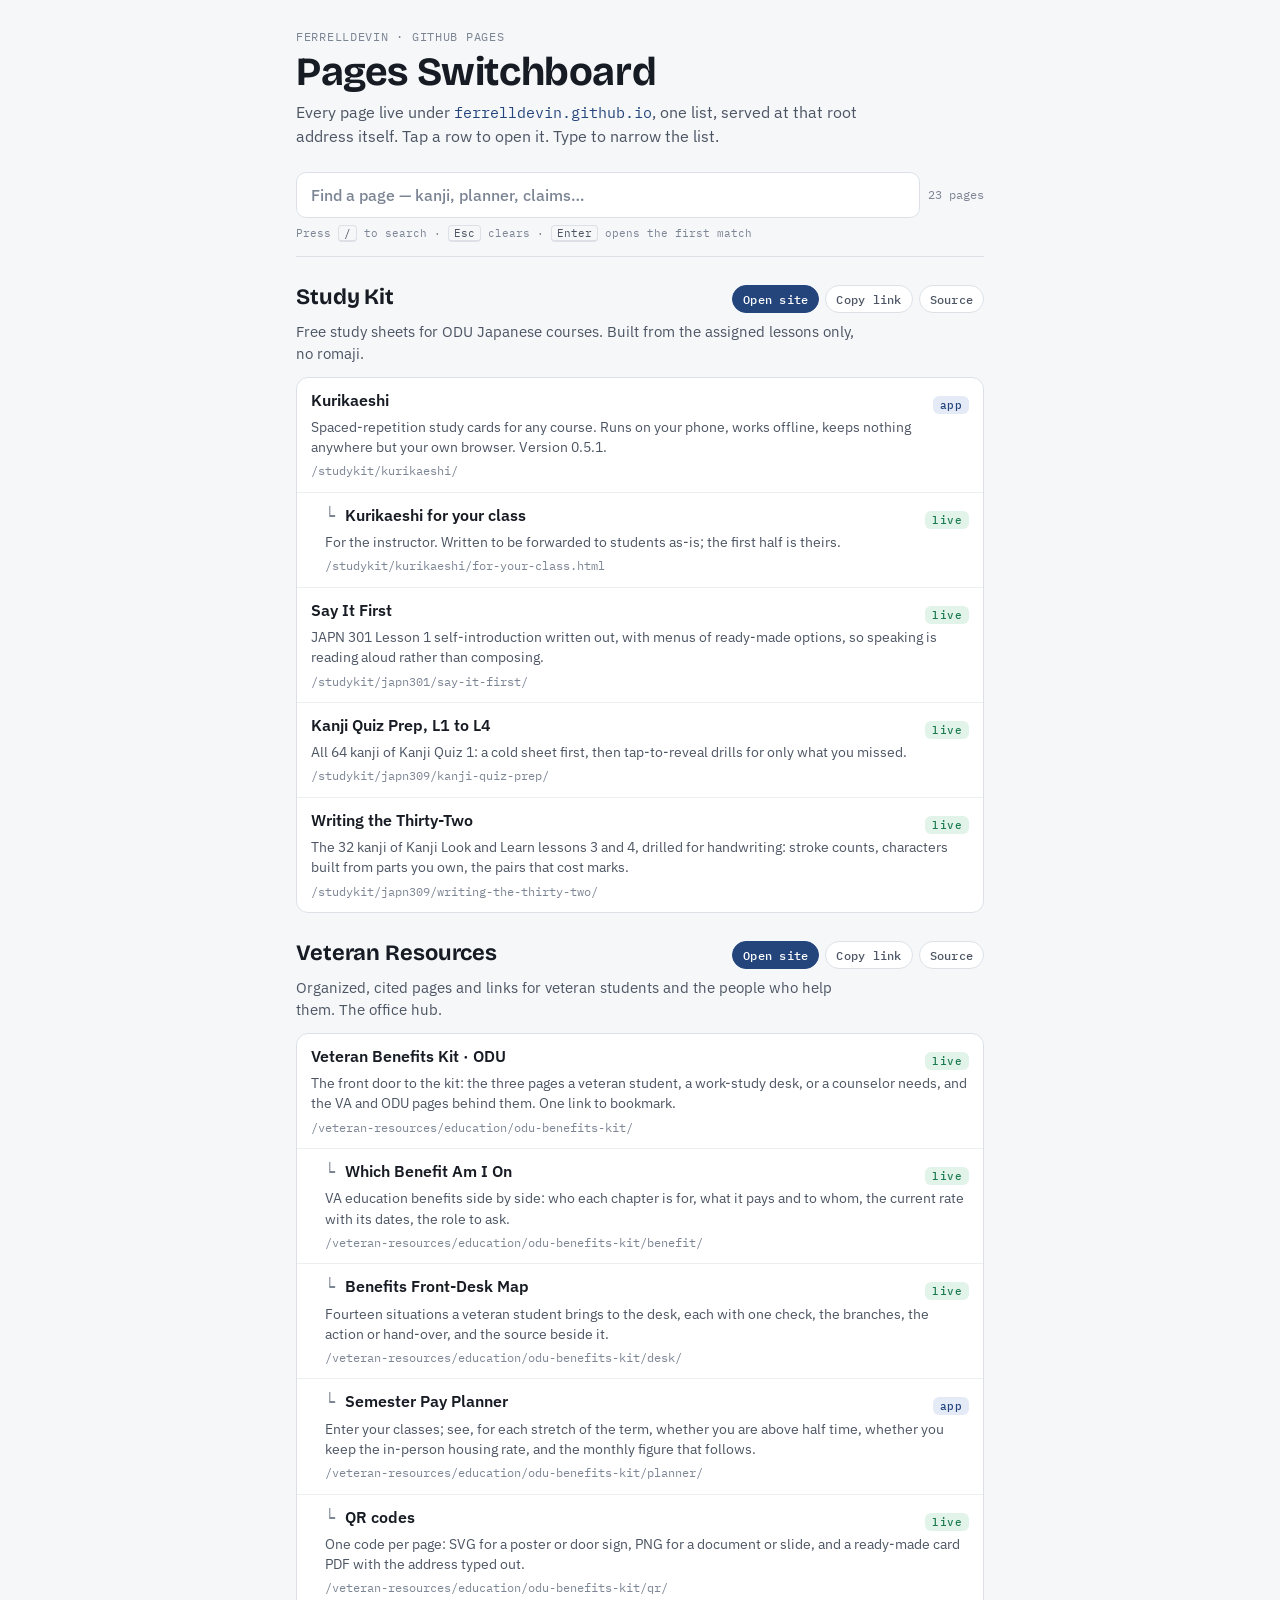
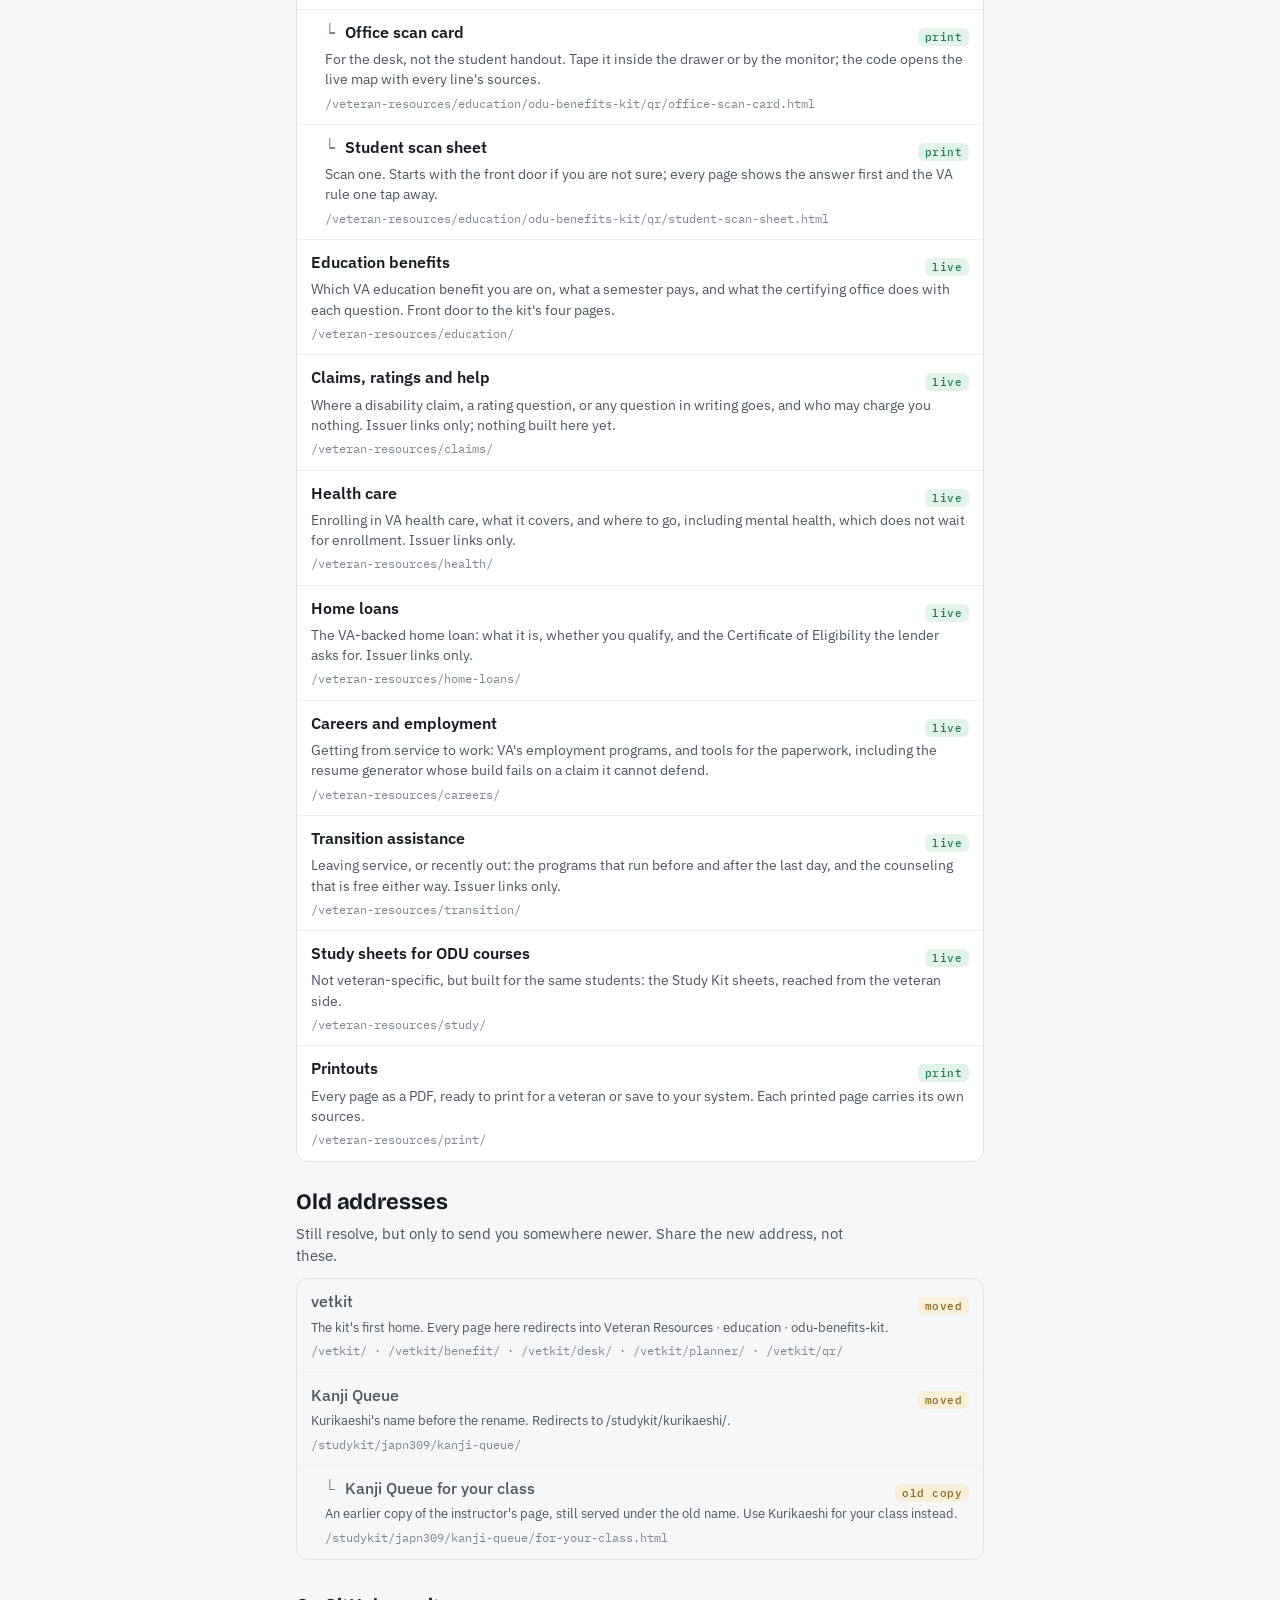
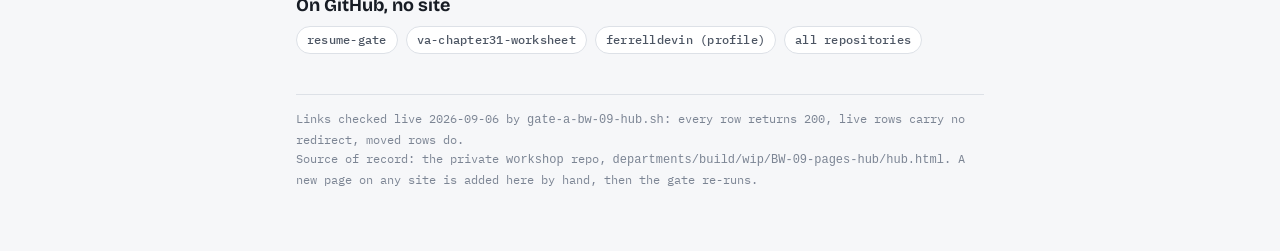
==== index.html @ 54bfb508 "hub: link the root now that it serves Co-Authored-By: Claude Fable 5.1 <noreply@anthropic.com>" ====
<!doctype html>
<html lang="en">
<head>
<meta charset="utf-8">
<meta name="viewport" content="width=device-width, initial-scale=1">
<link rel="canonical" href="https://ferrelldevin.github.io/">
<title>Pages Switchboard</title>
<meta name="description" content="Every page ferrelldevin publishes on GitHub Pages, one list, one tap each. Type to narrow it.">
<link rel="preconnect" href="https://fonts.googleapis.com">
<link rel="stylesheet" href="https://fonts.googleapis.com/css2?family=Bricolage+Grotesque:opsz,wght@12..96,500;12..96,700&family=IBM+Plex+Sans:wght@400;500;600&family=IBM+Plex+Mono:wght@400;500&display=swap">
<style>
  /* BW-09 Pages Switchboard. Source of record: departments/build/wip/BW-09-pages-hub/hub.html.
     Every href below is checked live by departments/build/gate-a-bw-09-hub.sh (Gate A, A6). */
  :root {
    --paper: #f6f7f9;
    --card: #ffffff;
    --ink: #171c24;
    --ink-2: #4c5563;
    --ink-3: #7c8594;
    --rule: #dde1e7;
    --rule-2: #eceef2;
    --accent: #23457c;
    --accent-ink: #ffffff;
    --accent-soft: #e5ebf6;
    --live: #1c7a4f;
    --live-soft: #e2f3ea;
    --moved: #8a6218;
    --moved-soft: #f7efd9;
    --focus: #23457c;
    --font-display: "Bricolage Grotesque", "Helvetica Neue", Arial, sans-serif;
    --font-body: "IBM Plex Sans", "Segoe UI", Roboto, system-ui, sans-serif;
    --font-mono: "IBM Plex Mono", "SFMono-Regular", Consolas, Menlo, monospace;
    color-scheme: light;
  }
  @media (prefers-color-scheme: dark) {
    :root:not([data-theme="light"]) {
      --paper: #12161c;
      --card: #1a2028;
      --ink: #e9ecf1;
      --ink-2: #b4bcc8;
      --ink-3: #7f8896;
      --rule: #2c343f;
      --rule-2: #232a33;
      --accent: #9fb8e6;
      --accent-ink: #0f1a2e;
      --accent-soft: #223149;
      --live: #6fcf97;
      --live-soft: #16301f;
      --moved: #e0b45a;
      --moved-soft: #3a2d12;
      --focus: #9fb8e6;
      color-scheme: dark;
    }
  }
  :root[data-theme="dark"] {
    --paper: #12161c;
    --card: #1a2028;
    --ink: #e9ecf1;
    --ink-2: #b4bcc8;
    --ink-3: #7f8896;
    --rule: #2c343f;
    --rule-2: #232a33;
    --accent: #9fb8e6;
    --accent-ink: #0f1a2e;
    --accent-soft: #223149;
    --live: #6fcf97;
    --live-soft: #16301f;
    --moved: #e0b45a;
    --moved-soft: #3a2d12;
    --focus: #9fb8e6;
    color-scheme: dark;
  }

  * { box-sizing: border-box; }
  body {
    margin: 0;
    background: var(--paper);
    color: var(--ink);
    font-family: var(--font-body);
    font-size: 16px;
    line-height: 1.45;
    -webkit-font-smoothing: antialiased;
  }
  a { color: inherit; }
  :focus-visible { outline: 2px solid var(--focus); outline-offset: 2px; }

  .wrap { max-width: 720px; margin: 0 auto; padding: 0 16px 64px; }

  /* Head */
  header.top { padding: 28px 0 12px; }
  .eyebrow {
    font-family: var(--font-mono); font-size: 12px; letter-spacing: 0.06em; text-transform: uppercase;
    color: var(--ink-3); margin: 0 0 6px;
  }
  h1 {
    font-family: var(--font-display); font-weight: 700; font-size: clamp(30px, 6vw, 40px);
    line-height: 1.05; letter-spacing: -0.01em; margin: 0 0 8px; text-wrap: balance;
  }
  .lede { color: var(--ink-2); margin: 0; max-width: 60ch; }
  .lede a { color: var(--accent); text-decoration: none; font-family: var(--font-mono); font-size: 0.94em; }
  .lede a:hover { text-decoration: underline; }

  /* Search, pinned */
  .search {
    position: sticky; top: 0; z-index: 5;
    background: var(--paper); padding: 12px 0 14px;
    border-bottom: 1px solid var(--rule);
  }
  .search-row { display: flex; gap: 8px; align-items: center; }
  .search input {
    flex: 1; min-width: 0; height: 46px; padding: 0 14px;
    font: 500 16px var(--font-body); color: var(--ink);
    background: var(--card); border: 1px solid var(--rule); border-radius: 10px;
  }
  .search input::placeholder { color: var(--ink-3); }
  .search input:focus { border-color: var(--focus); outline: none; box-shadow: 0 0 0 3px var(--accent-soft); }
  .count {
    font-family: var(--font-mono); font-size: 12px; color: var(--ink-3); white-space: nowrap;
    font-variant-numeric: tabular-nums;
  }
  .hint { font-family: var(--font-mono); font-size: 11px; color: var(--ink-3); margin: 8px 0 0; }
  .hint kbd {
    font: inherit; border: 1px solid var(--rule); border-bottom-width: 2px; border-radius: 4px;
    padding: 0 5px; color: var(--ink-2);
  }

  /* Sites */
  .site { margin-top: 28px; }
  .site-head {
    display: flex; align-items: baseline; justify-content: space-between; gap: 12px;
    flex-wrap: wrap; margin-bottom: 8px;
  }
  .site-name {
    font-family: var(--font-display); font-weight: 700; font-size: 22px; letter-spacing: -0.005em;
    margin: 0; line-height: 1.15;
  }
  .site-name a { text-decoration: none; }
  .site-name a:hover { text-decoration: underline; text-decoration-thickness: 2px; }
  .site-tools { display: flex; gap: 6px; align-items: center; }
  .chip {
    display: inline-flex; align-items: center; gap: 6px; height: 28px; padding: 0 10px;
    border-radius: 999px; font: 500 12px var(--font-mono); text-decoration: none;
    border: 1px solid var(--rule); color: var(--ink-2); background: var(--card);
    letter-spacing: 0.02em; cursor: pointer;
  }
  .chip:hover { border-color: var(--accent); color: var(--accent); }
  .chip.primary { background: var(--accent); color: var(--accent-ink); border-color: var(--accent); }
  .chip.primary:hover { filter: brightness(1.08); color: var(--accent-ink); }
  .site-blurb { color: var(--ink-2); margin: 0 0 12px; font-size: 15px; max-width: 62ch; }

  .rows { list-style: none; margin: 0; padding: 0; border: 1px solid var(--rule); border-radius: 12px; background: var(--card); overflow: hidden; }
  .row { border-top: 1px solid var(--rule-2); }
  .row:first-child { border-top: 0; }
  .row a.link {
    display: grid; grid-template-columns: 1fr auto; grid-template-areas: "title status" "desc desc" "path path";
    gap: 2px 10px; padding: 12px 14px; text-decoration: none;
  }
  .row a.link:hover { background: var(--accent-soft); }
  .row.sub a.link { padding-left: 28px; }
  .row.sub .title::before { content: "└ "; color: var(--ink-3); font-family: var(--font-mono); }
  .title { grid-area: title; font-weight: 600; font-size: 16px; line-height: 1.3; }
  .status { grid-area: status; align-self: start; margin-top: 2px; }
  .desc { grid-area: desc; color: var(--ink-2); font-size: 14px; }
  .path { grid-area: path; font-family: var(--font-mono); font-size: 12px; color: var(--ink-3); margin-top: 3px; word-break: break-all; }

  .pill {
    display: inline-block; font: 500 11px var(--font-mono); letter-spacing: 0.04em;
    padding: 2px 7px; border-radius: 6px; white-space: nowrap;
  }
  .pill.live { color: var(--live); background: var(--live-soft); }
  .pill.moved { color: var(--moved); background: var(--moved-soft); }
  .pill.app { color: var(--accent); background: var(--accent-soft); }

  /* Retired addresses */
  .site.retired .rows { background: transparent; }
  .site.retired .title { font-weight: 500; color: var(--ink-2); }
  .site.retired .desc { font-size: 13px; }

  /* Repos strip */
  .repos { margin-top: 32px; }
  .repos h2 { font-family: var(--font-display); font-size: 18px; font-weight: 700; margin: 0 0 8px; }
  .repo-list { display: flex; flex-wrap: wrap; gap: 8px; padding: 0; margin: 0; list-style: none; }
  .repo-list a { text-decoration: none; }

  .empty { display: none; padding: 24px 4px; color: var(--ink-2); }
  .empty.show { display: block; }
  .hidden { display: none !important; }

  footer {
    margin-top: 40px; padding-top: 14px; border-top: 1px solid var(--rule);
    font-family: var(--font-mono); font-size: 12px; color: var(--ink-3); line-height: 1.6;
  }
  footer a { color: var(--ink-2); }

  .toast {
    position: fixed; left: 50%; bottom: 24px; transform: translateX(-50%) translateY(20px);
    background: var(--ink); color: var(--paper); padding: 8px 14px; border-radius: 8px;
    font: 500 13px var(--font-mono); opacity: 0; pointer-events: none; transition: opacity .15s, transform .15s;
  }
  .toast.show { opacity: 1; transform: translateX(-50%) translateY(0); }
  @media (prefers-reduced-motion: reduce) { .toast { transition: none; } }
</style>
</head>
<body>
<div class="wrap">
  <header class="top">
    <p class="eyebrow">ferrelldevin · GitHub Pages</p>
    <h1>Pages Switchboard</h1>
    <p class="lede">Every page live under <a href="https://ferrelldevin.github.io/">ferrelldevin.github.io</a>, one list, served at that root address itself. Tap a row to open it. Type to narrow the list.</p>
  </header>

  <div class="search">
    <div class="search-row">
      <input id="q" type="search" placeholder="Find a page — kanji, planner, claims…" autocomplete="off" spellcheck="false" aria-label="Filter pages">
      <span class="count" id="count" aria-live="polite"></span>
    </div>
    <p class="hint">Press <kbd>/</kbd> to search · <kbd>Esc</kbd> clears · <kbd>Enter</kbd> opens the first match</p>
  </div>

  <p class="empty" id="empty">Nothing matches. Try one word, or clear the box.</p>

  <!-- ============ STUDY KIT ============ -->
  <section class="site" data-site="studykit">
    <div class="site-head">
      <h2 class="site-name"><a href="https://ferrelldevin.github.io/studykit/">Study Kit</a></h2>
      <div class="site-tools">
        <a class="chip primary" href="https://ferrelldevin.github.io/studykit/">Open site</a>
        <button class="chip copy" type="button" data-copy="https://ferrelldevin.github.io/studykit/">Copy link</button>
        <a class="chip" href="https://github.com/ferrelldevin/studykit">Source</a>
      </div>
    </div>
    <p class="site-blurb">Free study sheets for ODU Japanese courses. Built from the assigned lessons only, no romaji.</p>
    <ul class="rows">
      <li class="row"><a class="link" href="https://ferrelldevin.github.io/studykit/kurikaeshi/">
        <span class="title">Kurikaeshi</span><span class="status"><span class="pill app">app</span></span>
        <span class="desc">Spaced-repetition study cards for any course. Runs on your phone, works offline, keeps nothing anywhere but your own browser. Version 0.5.1.</span>
        <span class="path">/studykit/kurikaeshi/</span></a></li>
      <li class="row sub"><a class="link" href="https://ferrelldevin.github.io/studykit/kurikaeshi/for-your-class.html">
        <span class="title">Kurikaeshi for your class</span><span class="status"><span class="pill live">live</span></span>
        <span class="desc">For the instructor. Written to be forwarded to students as-is; the first half is theirs.</span>
        <span class="path">/studykit/kurikaeshi/for-your-class.html</span></a></li>
      <li class="row"><a class="link" href="https://ferrelldevin.github.io/studykit/japn301/say-it-first/">
        <span class="title">Say It First</span><span class="status"><span class="pill live">live</span></span>
        <span class="desc">JAPN 301 Lesson 1 self-introduction written out, with menus of ready-made options, so speaking is reading aloud rather than composing.</span>
        <span class="path">/studykit/japn301/say-it-first/</span></a></li>
      <li class="row"><a class="link" href="https://ferrelldevin.github.io/studykit/japn309/kanji-quiz-prep/">
        <span class="title">Kanji Quiz Prep, L1 to L4</span><span class="status"><span class="pill live">live</span></span>
        <span class="desc">All 64 kanji of Kanji Quiz 1: a cold sheet first, then tap-to-reveal drills for only what you missed.</span>
        <span class="path">/studykit/japn309/kanji-quiz-prep/</span></a></li>
      <li class="row"><a class="link" href="https://ferrelldevin.github.io/studykit/japn309/writing-the-thirty-two/">
        <span class="title">Writing the Thirty-Two</span><span class="status"><span class="pill live">live</span></span>
        <span class="desc">The 32 kanji of Kanji Look and Learn lessons 3 and 4, drilled for handwriting: stroke counts, characters built from parts you own, the pairs that cost marks.</span>
        <span class="path">/studykit/japn309/writing-the-thirty-two/</span></a></li>
    </ul>
  </section>

  <!-- ============ VETERAN RESOURCES ============ -->
  <section class="site" data-site="veteran-resources">
    <div class="site-head">
      <h2 class="site-name"><a href="https://ferrelldevin.github.io/veteran-resources/">Veteran Resources</a></h2>
      <div class="site-tools">
        <a class="chip primary" href="https://ferrelldevin.github.io/veteran-resources/">Open site</a>
        <button class="chip copy" type="button" data-copy="https://ferrelldevin.github.io/veteran-resources/">Copy link</button>
        <a class="chip" href="https://github.com/ferrelldevin/veteran-resources">Source</a>
      </div>
    </div>
    <p class="site-blurb">Organized, cited pages and links for veteran students and the people who help them. The office hub.</p>
    <ul class="rows">
      <li class="row"><a class="link" href="https://ferrelldevin.github.io/veteran-resources/education/odu-benefits-kit/">
        <span class="title">Veteran Benefits Kit · ODU</span><span class="status"><span class="pill live">live</span></span>
        <span class="desc">The front door to the kit: the three pages a veteran student, a work-study desk, or a counselor needs, and the VA and ODU pages behind them. One link to bookmark.</span>
        <span class="path">/veteran-resources/education/odu-benefits-kit/</span></a></li>
      <li class="row sub"><a class="link" href="https://ferrelldevin.github.io/veteran-resources/education/odu-benefits-kit/benefit/">
        <span class="title">Which Benefit Am I On</span><span class="status"><span class="pill live">live</span></span>
        <span class="desc">VA education benefits side by side: who each chapter is for, what it pays and to whom, the current rate with its dates, the role to ask.</span>
        <span class="path">/veteran-resources/education/odu-benefits-kit/benefit/</span></a></li>
      <li class="row sub"><a class="link" href="https://ferrelldevin.github.io/veteran-resources/education/odu-benefits-kit/desk/">
        <span class="title">Benefits Front-Desk Map</span><span class="status"><span class="pill live">live</span></span>
        <span class="desc">Fourteen situations a veteran student brings to the desk, each with one check, the branches, the action or hand-over, and the source beside it.</span>
        <span class="path">/veteran-resources/education/odu-benefits-kit/desk/</span></a></li>
      <li class="row sub"><a class="link" href="https://ferrelldevin.github.io/veteran-resources/education/odu-benefits-kit/planner/">
        <span class="title">Semester Pay Planner</span><span class="status"><span class="pill app">app</span></span>
        <span class="desc">Enter your classes; see, for each stretch of the term, whether you are above half time, whether you keep the in-person housing rate, and the monthly figure that follows.</span>
        <span class="path">/veteran-resources/education/odu-benefits-kit/planner/</span></a></li>
      <li class="row sub"><a class="link" href="https://ferrelldevin.github.io/veteran-resources/education/odu-benefits-kit/qr/">
        <span class="title">QR codes</span><span class="status"><span class="pill live">live</span></span>
        <span class="desc">One code per page: SVG for a poster or door sign, PNG for a document or slide, and a ready-made card PDF with the address typed out.</span>
        <span class="path">/veteran-resources/education/odu-benefits-kit/qr/</span></a></li>
      <li class="row sub"><a class="link" href="https://ferrelldevin.github.io/veteran-resources/education/odu-benefits-kit/qr/office-scan-card.html">
        <span class="title">Office scan card</span><span class="status"><span class="pill live">print</span></span>
        <span class="desc">For the desk, not the student handout. Tape it inside the drawer or by the monitor; the code opens the live map with every line's sources.</span>
        <span class="path">/veteran-resources/education/odu-benefits-kit/qr/office-scan-card.html</span></a></li>
      <li class="row sub"><a class="link" href="https://ferrelldevin.github.io/veteran-resources/education/odu-benefits-kit/qr/student-scan-sheet.html">
        <span class="title">Student scan sheet</span><span class="status"><span class="pill live">print</span></span>
        <span class="desc">Scan one. Starts with the front door if you are not sure; every page shows the answer first and the VA rule one tap away.</span>
        <span class="path">/veteran-resources/education/odu-benefits-kit/qr/student-scan-sheet.html</span></a></li>
      <li class="row"><a class="link" href="https://ferrelldevin.github.io/veteran-resources/education/">
        <span class="title">Education benefits</span><span class="status"><span class="pill live">live</span></span>
        <span class="desc">Which VA education benefit you are on, what a semester pays, and what the certifying office does with each question. Front door to the kit's four pages.</span>
        <span class="path">/veteran-resources/education/</span></a></li>
      <li class="row"><a class="link" href="https://ferrelldevin.github.io/veteran-resources/claims/">
        <span class="title">Claims, ratings and help</span><span class="status"><span class="pill live">live</span></span>
        <span class="desc">Where a disability claim, a rating question, or any question in writing goes, and who may charge you nothing. Issuer links only; nothing built here yet.</span>
        <span class="path">/veteran-resources/claims/</span></a></li>
      <li class="row"><a class="link" href="https://ferrelldevin.github.io/veteran-resources/health/">
        <span class="title">Health care</span><span class="status"><span class="pill live">live</span></span>
        <span class="desc">Enrolling in VA health care, what it covers, and where to go, including mental health, which does not wait for enrollment. Issuer links only.</span>
        <span class="path">/veteran-resources/health/</span></a></li>
      <li class="row"><a class="link" href="https://ferrelldevin.github.io/veteran-resources/home-loans/">
        <span class="title">Home loans</span><span class="status"><span class="pill live">live</span></span>
        <span class="desc">The VA-backed home loan: what it is, whether you qualify, and the Certificate of Eligibility the lender asks for. Issuer links only.</span>
        <span class="path">/veteran-resources/home-loans/</span></a></li>
      <li class="row"><a class="link" href="https://ferrelldevin.github.io/veteran-resources/careers/">
        <span class="title">Careers and employment</span><span class="status"><span class="pill live">live</span></span>
        <span class="desc">Getting from service to work: VA's employment programs, and tools for the paperwork, including the resume generator whose build fails on a claim it cannot defend.</span>
        <span class="path">/veteran-resources/careers/</span></a></li>
      <li class="row"><a class="link" href="https://ferrelldevin.github.io/veteran-resources/transition/">
        <span class="title">Transition assistance</span><span class="status"><span class="pill live">live</span></span>
        <span class="desc">Leaving service, or recently out: the programs that run before and after the last day, and the counseling that is free either way. Issuer links only.</span>
        <span class="path">/veteran-resources/transition/</span></a></li>
      <li class="row"><a class="link" href="https://ferrelldevin.github.io/veteran-resources/study/">
        <span class="title">Study sheets for ODU courses</span><span class="status"><span class="pill live">live</span></span>
        <span class="desc">Not veteran-specific, but built for the same students: the Study Kit sheets, reached from the veteran side.</span>
        <span class="path">/veteran-resources/study/</span></a></li>
      <li class="row"><a class="link" href="https://ferrelldevin.github.io/veteran-resources/print/">
        <span class="title">Printouts</span><span class="status"><span class="pill live">print</span></span>
        <span class="desc">Every page as a PDF, ready to print for a veteran or save to your system. Each printed page carries its own sources.</span>
        <span class="path">/veteran-resources/print/</span></a></li>
    </ul>
  </section>

  <!-- ============ RETIRED ADDRESSES ============ -->
  <section class="site retired" data-site="retired">
    <div class="site-head">
      <h2 class="site-name">Old addresses</h2>
    </div>
    <p class="site-blurb">Still resolve, but only to send you somewhere newer. Share the new address, not these.</p>
    <ul class="rows">
      <li class="row"><a class="link" href="https://ferrelldevin.github.io/vetkit/">
        <span class="title">vetkit</span><span class="status"><span class="pill moved">moved</span></span>
        <span class="desc">The kit's first home. Every page here redirects into Veteran Resources · education · odu-benefits-kit.</span>
        <span class="path">/vetkit/ · /vetkit/benefit/ · /vetkit/desk/ · /vetkit/planner/ · /vetkit/qr/</span></a></li>
      <li class="row"><a class="link" href="https://ferrelldevin.github.io/studykit/japn309/kanji-queue/">
        <span class="title">Kanji Queue</span><span class="status"><span class="pill moved">moved</span></span>
        <span class="desc">Kurikaeshi's name before the rename. Redirects to /studykit/kurikaeshi/.</span>
        <span class="path">/studykit/japn309/kanji-queue/</span></a></li>
      <li class="row sub"><a class="link" href="https://ferrelldevin.github.io/studykit/japn309/kanji-queue/for-your-class.html">
        <span class="title">Kanji Queue for your class</span><span class="status"><span class="pill moved">old copy</span></span>
        <span class="desc">An earlier copy of the instructor's page, still served under the old name. Use Kurikaeshi for your class instead.</span>
        <span class="path">/studykit/japn309/kanji-queue/for-your-class.html</span></a></li>
    </ul>
  </section>

  <!-- ============ REPOS WITHOUT A SITE ============ -->
  <section class="repos" data-site="repos">
    <h2>On GitHub, no site</h2>
    <ul class="repo-list">
      <li><a class="chip" href="https://github.com/ferrelldevin/resume-gate">resume-gate</a></li>
      <li><a class="chip" href="https://github.com/ferrelldevin/va-chapter31-worksheet">va-chapter31-worksheet</a></li>
      <li><a class="chip" href="https://github.com/ferrelldevin/ferrelldevin">ferrelldevin (profile)</a></li>
      <li><a class="chip" href="https://github.com/ferrelldevin?tab=repositories">all repositories</a></li>
    </ul>
  </section>

  <footer>
    <div>Links checked live <span id="asof">2026-09-06</span> by <code>gate-a-bw-09-hub.sh</code>: every row returns 200, live rows carry no redirect, moved rows do.</div>
    <div>Source of record: the private <code>workshop</code> repo, <code>departments/build/wip/BW-09-pages-hub/hub.html</code>. A new page on any site is added here by hand, then the gate re-runs.</div>
  </footer>
</div>
<div class="toast" id="toast" role="status">Copied</div>

<script>
(function () {
  var q = document.getElementById('q');
  var count = document.getElementById('count');
  var empty = document.getElementById('empty');
  var rows = Array.prototype.slice.call(document.querySelectorAll('.row'));
  var sites = Array.prototype.slice.call(document.querySelectorAll('.site'));
  var repos = document.querySelector('.repos');
  var total = rows.length;

  function norm(s) { return (s || '').toLowerCase(); }
  function hay(row) {
    if (!row._hay) {
      var site = row.closest('.site');
      row._hay = norm(row.textContent + ' ' + (site ? site.querySelector('.site-name').textContent : ''));
    }
    return row._hay;
  }

  function apply() {
    var terms = norm(q.value).split(/\s+/).filter(Boolean);
    var shown = 0;
    rows.forEach(function (row) {
      var h = hay(row);
      var ok = terms.every(function (t) { return h.indexOf(t) !== -1; });
      row.classList.toggle('hidden', !ok);
      if (ok) shown++;
    });
    sites.forEach(function (site) {
      var any = site.querySelector('.row:not(.hidden)');
      site.classList.toggle('hidden', !any);
    });
    if (repos) repos.classList.toggle('hidden', terms.length > 0);
    count.textContent = terms.length ? shown + ' of ' + total : total + ' pages';
    empty.classList.toggle('show', shown === 0);
    try { localStorage.setItem('switchboard.q', q.value); } catch (e) {}
  }

  q.addEventListener('input', apply);
  q.addEventListener('keydown', function (e) {
    if (e.key === 'Escape') { q.value = ''; apply(); }
    if (e.key === 'Enter') {
      var first = document.querySelector('.row:not(.hidden) a.link');
      if (first) window.location.href = first.href;
    }
  });
  document.addEventListener('keydown', function (e) {
    if (e.key === '/' && document.activeElement !== q) { e.preventDefault(); q.focus(); q.select(); }
  });

  try { var saved = localStorage.getItem('switchboard.q'); if (saved) q.value = saved; } catch (e) {}
  apply();

  var toast = document.getElementById('toast'), timer;
  function say(msg) {
    toast.textContent = msg; toast.classList.add('show');
    clearTimeout(timer); timer = setTimeout(function () { toast.classList.remove('show'); }, 1400);
  }
  Array.prototype.forEach.call(document.querySelectorAll('button.copy'), function (b) {
    b.addEventListener('click', function () {
      var url = b.getAttribute('data-copy');
      if (navigator.clipboard && navigator.clipboard.writeText) {
        navigator.clipboard.writeText(url).then(function () { say('Copied'); }, function () { say(url); });
      } else { say(url); }
    });
  });
})();
</script>
</body>
</html>
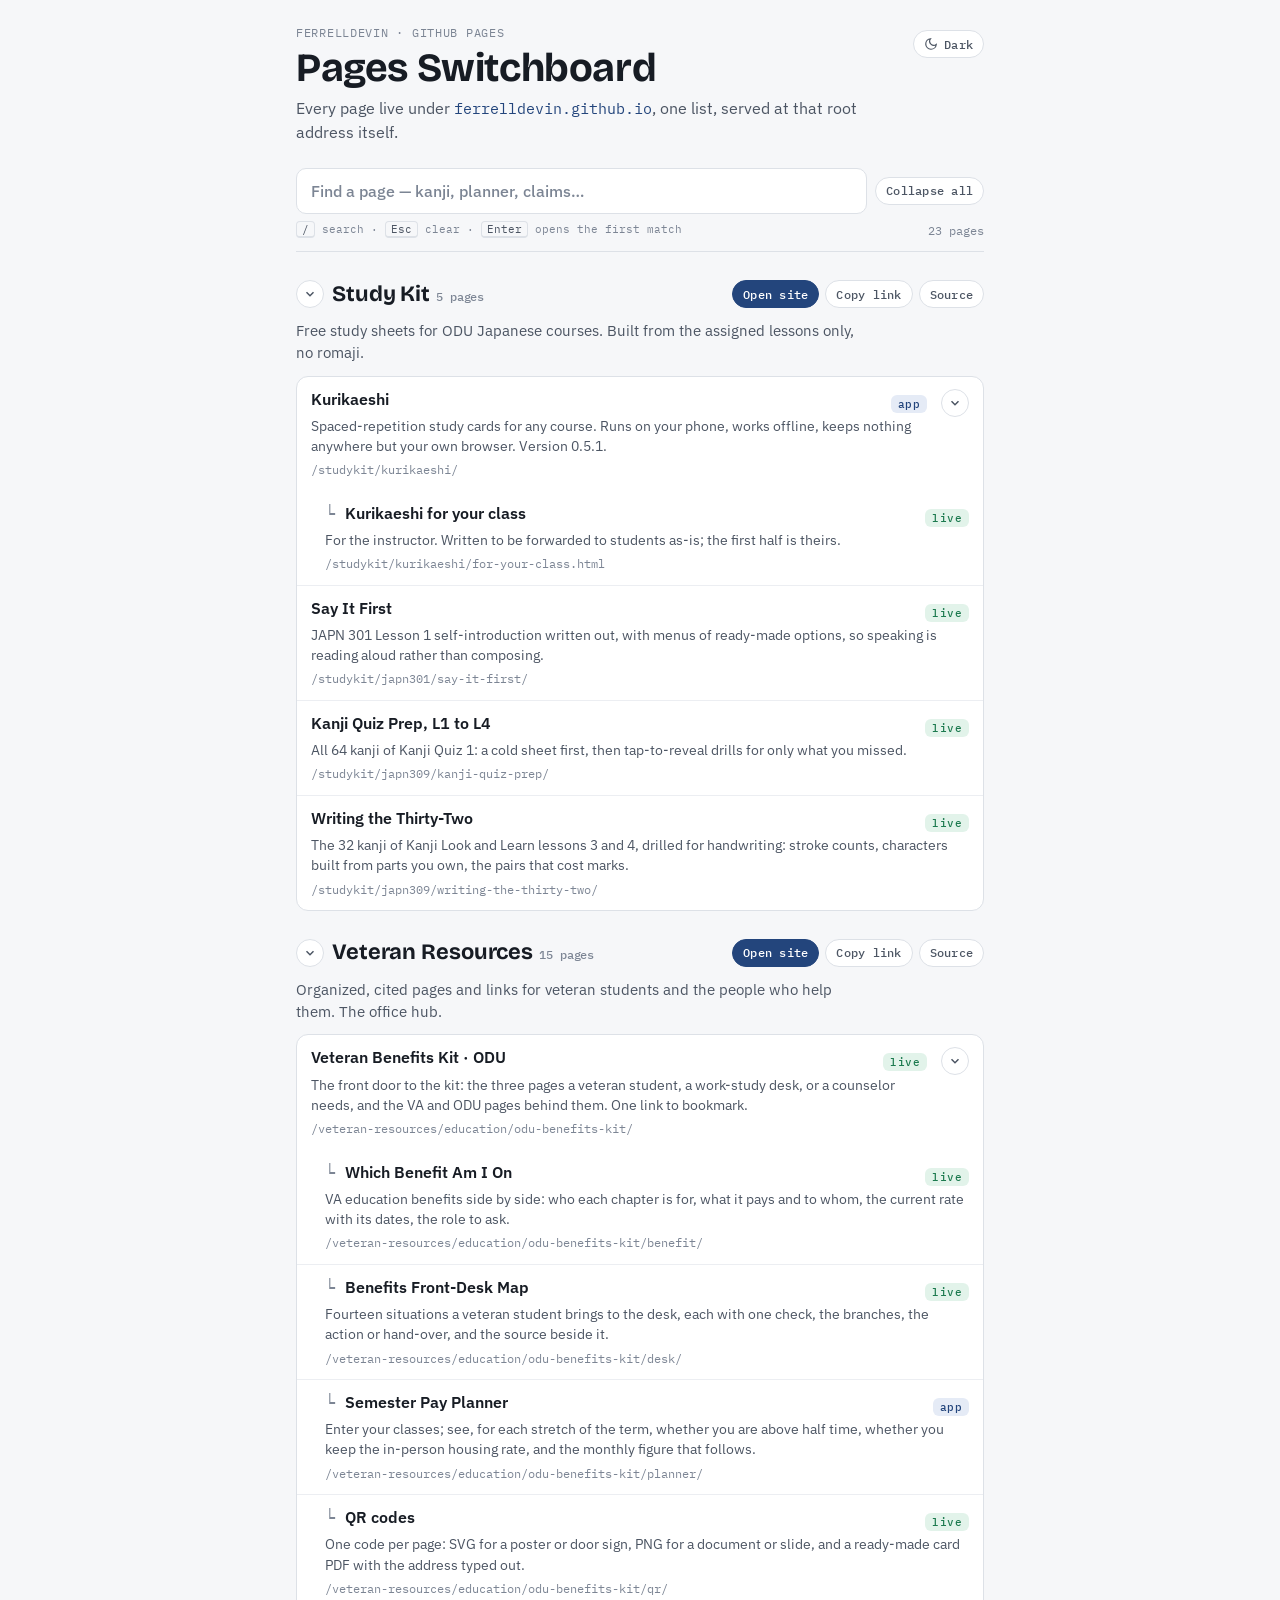
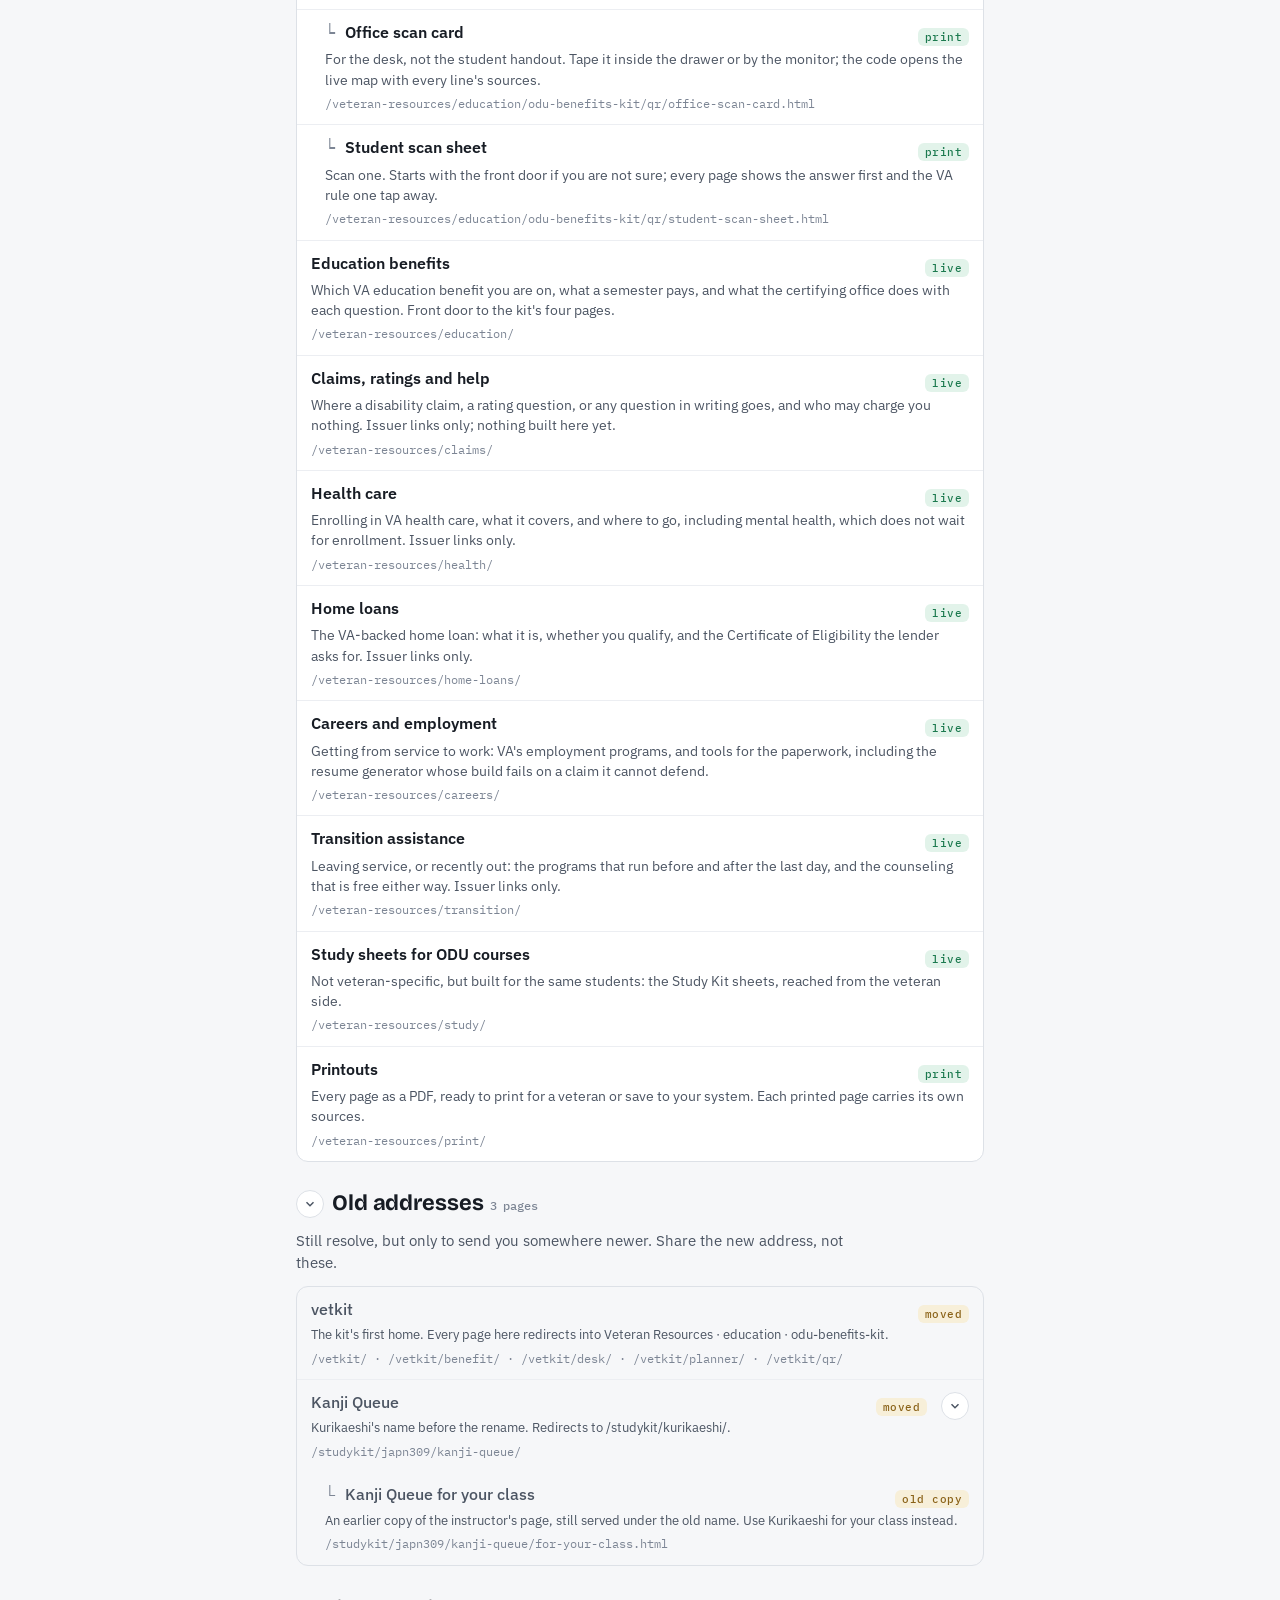
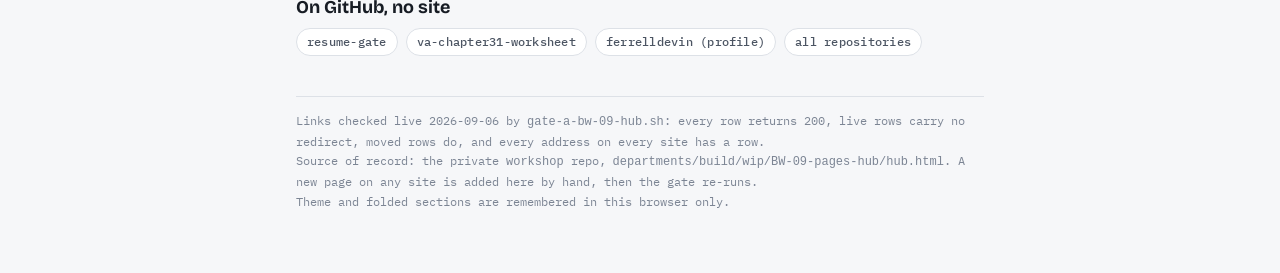
==== commit eaaa5dee: "hub: light by default with a saved dark toggle; sections and groups fold and remember Co-Authored-By" ====
--- a/index.html
+++ b/index.html
@@ -10,7 +10,9 @@
 <link rel="stylesheet" href="https://fonts.googleapis.com/css2?family=Bricolage+Grotesque:opsz,wght@12..96,500;12..96,700&family=IBM+Plex+Sans:wght@400;500;600&family=IBM+Plex+Mono:wght@400;500&display=swap">
 <style>
   /* BW-09 Pages Switchboard. Source of record: departments/build/wip/BW-09-pages-hub/hub.html.
-     Every href below is checked live by departments/build/gate-a-bw-09-hub.sh (Gate A, A6). */
+     Every href below is checked live by departments/build/gate-a-bw-09-hub.sh (Gate A, A6).
+     Theme: light is the default regardless of the device setting (operator, 2026-09-04,
+     reaffirmed 2026-09-06). A saved choice wins. No prefers-color-scheme block, on purpose. */
   :root {
     --paper: #f6f7f9;
     --card: #ffffff;
@@ -32,26 +34,6 @@
     --font-mono: "IBM Plex Mono", "SFMono-Regular", Consolas, Menlo, monospace;
     color-scheme: light;
   }
-  @media (prefers-color-scheme: dark) {
-    :root:not([data-theme="light"]) {
-      --paper: #12161c;
-      --card: #1a2028;
-      --ink: #e9ecf1;
-      --ink-2: #b4bcc8;
-      --ink-3: #7f8896;
-      --rule: #2c343f;
-      --rule-2: #232a33;
-      --accent: #9fb8e6;
-      --accent-ink: #0f1a2e;
-      --accent-soft: #223149;
-      --live: #6fcf97;
-      --live-soft: #16301f;
-      --moved: #e0b45a;
-      --moved-soft: #3a2d12;
-      --focus: #9fb8e6;
-      color-scheme: dark;
-    }
-  }
   :root[data-theme="dark"] {
     --paper: #12161c;
     --card: #1a2028;
@@ -82,12 +64,14 @@
     -webkit-font-smoothing: antialiased;
   }
   a { color: inherit; }
+  button { font: inherit; color: inherit; }
   :focus-visible { outline: 2px solid var(--focus); outline-offset: 2px; }
 
   .wrap { max-width: 720px; margin: 0 auto; padding: 0 16px 64px; }
 
   /* Head */
-  header.top { padding: 28px 0 12px; }
+  header.top { padding: 24px 0 12px; }
+  .top-row { display: flex; align-items: flex-start; justify-content: space-between; gap: 12px; }
   .eyebrow {
     font-family: var(--font-mono); font-size: 12px; letter-spacing: 0.06em; text-transform: uppercase;
     color: var(--ink-3); margin: 0 0 6px;
@@ -100,10 +84,25 @@
   .lede a { color: var(--accent); text-decoration: none; font-family: var(--font-mono); font-size: 0.94em; }
   .lede a:hover { text-decoration: underline; }
 
+  .chip {
+    display: inline-flex; align-items: center; gap: 6px; height: 28px; padding: 0 10px;
+    border-radius: 999px; font: 500 12px var(--font-mono); text-decoration: none;
+    border: 1px solid var(--rule); color: var(--ink-2); background: var(--card);
+    letter-spacing: 0.02em; cursor: pointer; white-space: nowrap;
+  }
+  .chip:hover { border-color: var(--accent); color: var(--accent); }
+  .chip.primary { background: var(--accent); color: var(--accent-ink); border-color: var(--accent); }
+  .chip.primary:hover { filter: brightness(1.08); color: var(--accent-ink); }
+  .chip svg { width: 14px; height: 14px; flex: none; }
+  #theme { margin-top: 6px; }
+  #theme .when-dark { display: none; }
+  :root[data-theme="dark"] #theme .when-dark { display: inline; }
+  :root[data-theme="dark"] #theme .when-light { display: none; }
+
   /* Search, pinned */
   .search {
     position: sticky; top: 0; z-index: 5;
-    background: var(--paper); padding: 12px 0 14px;
+    background: var(--paper); padding: 12px 0 12px;
     border-bottom: 1px solid var(--rule);
   }
   .search-row { display: flex; gap: 8px; align-items: center; }
@@ -114,38 +113,45 @@
   }
   .search input::placeholder { color: var(--ink-3); }
   .search input:focus { border-color: var(--focus); outline: none; box-shadow: 0 0 0 3px var(--accent-soft); }
+  .search-meta { display: flex; justify-content: space-between; align-items: center; gap: 8px; margin-top: 8px; }
   .count {
     font-family: var(--font-mono); font-size: 12px; color: var(--ink-3); white-space: nowrap;
     font-variant-numeric: tabular-nums;
   }
-  .hint { font-family: var(--font-mono); font-size: 11px; color: var(--ink-3); margin: 8px 0 0; }
+  .hint { font-family: var(--font-mono); font-size: 11px; color: var(--ink-3); margin: 0; }
   .hint kbd {
     font: inherit; border: 1px solid var(--rule); border-bottom-width: 2px; border-radius: 4px;
     padding: 0 5px; color: var(--ink-2);
   }
+  @media (max-width: 480px) { .hint { display: none; } }
 
   /* Sites */
-  .site { margin-top: 28px; }
+  .site { margin-top: 24px; }
   .site-head {
-    display: flex; align-items: baseline; justify-content: space-between; gap: 12px;
-    flex-wrap: wrap; margin-bottom: 8px;
-  }
+    display: flex; align-items: center; gap: 8px; flex-wrap: wrap; margin-bottom: 8px;
+    padding: 4px 0; cursor: pointer; border-radius: 8px;
+  }
+  .site-head:hover .fold { border-color: var(--accent); color: var(--accent); }
   .site-name {
     font-family: var(--font-display); font-weight: 700; font-size: 22px; letter-spacing: -0.005em;
-    margin: 0; line-height: 1.15;
+    margin: 0; line-height: 1.15; flex: 1 1 auto;
   }
   .site-name a { text-decoration: none; }
   .site-name a:hover { text-decoration: underline; text-decoration-thickness: 2px; }
+  .site-count { font: 500 12px var(--font-mono); color: var(--ink-3); margin-left: 6px; }
   .site-tools { display: flex; gap: 6px; align-items: center; }
-  .chip {
-    display: inline-flex; align-items: center; gap: 6px; height: 28px; padding: 0 10px;
-    border-radius: 999px; font: 500 12px var(--font-mono); text-decoration: none;
-    border: 1px solid var(--rule); color: var(--ink-2); background: var(--card);
-    letter-spacing: 0.02em; cursor: pointer;
-  }
-  .chip:hover { border-color: var(--accent); color: var(--accent); }
-  .chip.primary { background: var(--accent); color: var(--accent-ink); border-color: var(--accent); }
-  .chip.primary:hover { filter: brightness(1.08); color: var(--accent-ink); }
+
+  .fold {
+    width: 28px; height: 28px; flex: none; display: inline-grid; place-items: center;
+    border: 1px solid var(--rule); border-radius: 999px; background: var(--card); color: var(--ink-2);
+    cursor: pointer; padding: 0;
+  }
+  .fold svg { width: 14px; height: 14px; transition: transform .15s; }
+  [aria-expanded="false"] > .fold svg, .fold[aria-expanded="false"] svg { transform: rotate(-90deg); }
+  @media (prefers-reduced-motion: reduce) { .fold svg { transition: none; } }
+
+  .site-body { display: block; }
+  .site.collapsed .site-body { display: none; }
   .site-blurb { color: var(--ink-2); margin: 0 0 12px; font-size: 15px; max-width: 62ch; }
 
   .rows { list-style: none; margin: 0; padding: 0; border: 1px solid var(--rule); border-radius: 12px; background: var(--card); overflow: hidden; }
@@ -153,16 +159,24 @@
   .row:first-child { border-top: 0; }
   .row a.link {
     display: grid; grid-template-columns: 1fr auto; grid-template-areas: "title status" "desc desc" "path path";
-    gap: 2px 10px; padding: 12px 14px; text-decoration: none;
+    gap: 2px 10px; padding: 12px 14px; text-decoration: none; min-width: 0;
   }
   .row a.link:hover { background: var(--accent-soft); }
-  .row.sub a.link { padding-left: 28px; }
-  .row.sub .title::before { content: "└ "; color: var(--ink-3); font-family: var(--font-mono); }
   .title { grid-area: title; font-weight: 600; font-size: 16px; line-height: 1.3; }
   .status { grid-area: status; align-self: start; margin-top: 2px; }
   .desc { grid-area: desc; color: var(--ink-2); font-size: 14px; }
   .path { grid-area: path; font-family: var(--font-mono); font-size: 12px; color: var(--ink-3); margin-top: 3px; word-break: break-all; }
 
+  /* A parent row: the link, a fold button beside it, and its children beneath */
+  .row.parent { display: grid; grid-template-columns: 1fr auto; align-items: start; }
+  .row.parent > a.link { grid-column: 1; }
+  .row.parent > .fold { grid-column: 2; margin: 12px 14px 0 0; }
+  .row.parent > .children { grid-column: 1 / -1; }
+  .children { list-style: none; margin: 0; padding: 0; }
+  .row.parent.collapsed > .children { display: none; }
+  .row.sub a.link { padding-left: 28px; }
+  .row.sub .title::before { content: "└ "; color: var(--ink-3); font-family: var(--font-mono); }
+
   .pill {
     display: inline-block; font: 500 11px var(--font-mono); letter-spacing: 0.04em;
     padding: 2px 7px; border-radius: 6px; white-space: nowrap;
@@ -177,7 +191,7 @@
   .site.retired .desc { font-size: 13px; }
 
   /* Repos strip */
-  .repos { margin-top: 32px; }
+  .repos { margin-top: 28px; }
   .repos h2 { font-family: var(--font-display); font-size: 18px; font-weight: 700; margin: 0 0 8px; }
   .repo-list { display: flex; flex-wrap: wrap; gap: 8px; padding: 0; margin: 0; list-style: none; }
   .repo-list a { text-decoration: none; }
@@ -202,43 +216,72 @@
 </style>
 </head>
 <body>
+<script>
+  // Theme bootstrap, before anything paints. Light unless this browser saved dark.
+  // data-theme is always set explicitly: unset would let the device decide.
+  (function () {
+    var t = 'light';
+    try { t = localStorage.getItem('switchboard.theme') === 'dark' ? 'dark' : 'light'; } catch (e) {}
+    document.documentElement.setAttribute('data-theme', t);
+    document.documentElement.style.colorScheme = t;
+  })();
+</script>
+
 <div class="wrap">
   <header class="top">
-    <p class="eyebrow">ferrelldevin · GitHub Pages</p>
-    <h1>Pages Switchboard</h1>
-    <p class="lede">Every page live under <a href="https://ferrelldevin.github.io/">ferrelldevin.github.io</a>, one list, served at that root address itself. Tap a row to open it. Type to narrow the list.</p>
+    <div class="top-row">
+      <div>
+        <p class="eyebrow">ferrelldevin · GitHub Pages</p>
+        <h1>Pages Switchboard</h1>
+      </div>
+      <button class="chip" id="theme" type="button" aria-pressed="false" title="Switch between light and dark">
+        <svg class="when-light" viewBox="0 0 24 24" fill="none" stroke="currentColor" stroke-width="2" aria-hidden="true"><path d="M21 12.8A9 9 0 1 1 11.2 3a7 7 0 0 0 9.8 9.8z"/></svg>
+        <span class="when-light">Dark</span>
+        <svg class="when-dark" viewBox="0 0 24 24" fill="none" stroke="currentColor" stroke-width="2" aria-hidden="true"><circle cx="12" cy="12" r="4"/><path d="M12 2v2M12 20v2M4.9 4.9l1.4 1.4M17.7 17.7l1.4 1.4M2 12h2M20 12h2M4.9 19.1l1.4-1.4M17.7 6.3l1.4-1.4"/></svg>
+        <span class="when-dark">Light</span>
+      </button>
+    </div>
+    <p class="lede">Every page live under <a href="https://ferrelldevin.github.io/">ferrelldevin.github.io</a>, one list, served at that root address itself.</p>
   </header>
 
   <div class="search">
     <div class="search-row">
       <input id="q" type="search" placeholder="Find a page — kanji, planner, claims…" autocomplete="off" spellcheck="false" aria-label="Filter pages">
+      <button class="chip" id="foldall" type="button">Collapse all</button>
+    </div>
+    <div class="search-meta">
+      <p class="hint"><kbd>/</kbd> search · <kbd>Esc</kbd> clear · <kbd>Enter</kbd> opens the first match</p>
       <span class="count" id="count" aria-live="polite"></span>
     </div>
-    <p class="hint">Press <kbd>/</kbd> to search · <kbd>Esc</kbd> clears · <kbd>Enter</kbd> opens the first match</p>
   </div>
 
   <p class="empty" id="empty">Nothing matches. Try one word, or clear the box.</p>
 
   <!-- ============ STUDY KIT ============ -->
   <section class="site" data-site="studykit">
-    <div class="site-head">
-      <h2 class="site-name"><a href="https://ferrelldevin.github.io/studykit/">Study Kit</a></h2>
+    <div class="site-head" aria-expanded="true">
+      <button class="fold" type="button" aria-label="Collapse Study Kit" aria-controls="body-studykit"><svg viewBox="0 0 24 24" fill="none" stroke="currentColor" stroke-width="2.5" aria-hidden="true"><path d="M6 9l6 6 6-6"/></svg></button>
+      <h2 class="site-name"><a href="https://ferrelldevin.github.io/studykit/">Study Kit</a><span class="site-count"></span></h2>
       <div class="site-tools">
         <a class="chip primary" href="https://ferrelldevin.github.io/studykit/">Open site</a>
         <button class="chip copy" type="button" data-copy="https://ferrelldevin.github.io/studykit/">Copy link</button>
         <a class="chip" href="https://github.com/ferrelldevin/studykit">Source</a>
       </div>
     </div>
+    <div class="site-body" id="body-studykit">
     <p class="site-blurb">Free study sheets for ODU Japanese courses. Built from the assigned lessons only, no romaji.</p>
     <ul class="rows">
-      <li class="row"><a class="link" href="https://ferrelldevin.github.io/studykit/kurikaeshi/">
+      <li class="row parent" data-id="/studykit/kurikaeshi/"><a class="link" href="https://ferrelldevin.github.io/studykit/kurikaeshi/">
         <span class="title">Kurikaeshi</span><span class="status"><span class="pill app">app</span></span>
         <span class="desc">Spaced-repetition study cards for any course. Runs on your phone, works offline, keeps nothing anywhere but your own browser. Version 0.5.1.</span>
-        <span class="path">/studykit/kurikaeshi/</span></a></li>
-      <li class="row sub"><a class="link" href="https://ferrelldevin.github.io/studykit/kurikaeshi/for-your-class.html">
-        <span class="title">Kurikaeshi for your class</span><span class="status"><span class="pill live">live</span></span>
-        <span class="desc">For the instructor. Written to be forwarded to students as-is; the first half is theirs.</span>
-        <span class="path">/studykit/kurikaeshi/for-your-class.html</span></a></li>
+        <span class="path">/studykit/kurikaeshi/</span></a>
+        <button class="fold" type="button" aria-expanded="true" aria-label="Collapse pages under Kurikaeshi"><svg viewBox="0 0 24 24" fill="none" stroke="currentColor" stroke-width="2.5" aria-hidden="true"><path d="M6 9l6 6 6-6"/></svg></button>
+        <ul class="children">
+          <li class="row sub"><a class="link" href="https://ferrelldevin.github.io/studykit/kurikaeshi/for-your-class.html">
+            <span class="title">Kurikaeshi for your class</span><span class="status"><span class="pill live">live</span></span>
+            <span class="desc">For the instructor. Written to be forwarded to students as-is; the first half is theirs.</span>
+            <span class="path">/studykit/kurikaeshi/for-your-class.html</span></a></li>
+        </ul></li>
       <li class="row"><a class="link" href="https://ferrelldevin.github.io/studykit/japn301/say-it-first/">
         <span class="title">Say It First</span><span class="status"><span class="pill live">live</span></span>
         <span class="desc">JAPN 301 Lesson 1 self-introduction written out, with menus of ready-made options, so speaking is reading aloud rather than composing.</span>
@@ -252,48 +295,54 @@
         <span class="desc">The 32 kanji of Kanji Look and Learn lessons 3 and 4, drilled for handwriting: stroke counts, characters built from parts you own, the pairs that cost marks.</span>
         <span class="path">/studykit/japn309/writing-the-thirty-two/</span></a></li>
     </ul>
+    </div>
   </section>
 
   <!-- ============ VETERAN RESOURCES ============ -->
   <section class="site" data-site="veteran-resources">
-    <div class="site-head">
-      <h2 class="site-name"><a href="https://ferrelldevin.github.io/veteran-resources/">Veteran Resources</a></h2>
+    <div class="site-head" aria-expanded="true">
+      <button class="fold" type="button" aria-label="Collapse Veteran Resources" aria-controls="body-veteran-resources"><svg viewBox="0 0 24 24" fill="none" stroke="currentColor" stroke-width="2.5" aria-hidden="true"><path d="M6 9l6 6 6-6"/></svg></button>
+      <h2 class="site-name"><a href="https://ferrelldevin.github.io/veteran-resources/">Veteran Resources</a><span class="site-count"></span></h2>
       <div class="site-tools">
         <a class="chip primary" href="https://ferrelldevin.github.io/veteran-resources/">Open site</a>
         <button class="chip copy" type="button" data-copy="https://ferrelldevin.github.io/veteran-resources/">Copy link</button>
         <a class="chip" href="https://github.com/ferrelldevin/veteran-resources">Source</a>
       </div>
     </div>
+    <div class="site-body" id="body-veteran-resources">
     <p class="site-blurb">Organized, cited pages and links for veteran students and the people who help them. The office hub.</p>
     <ul class="rows">
-      <li class="row"><a class="link" href="https://ferrelldevin.github.io/veteran-resources/education/odu-benefits-kit/">
+      <li class="row parent" data-id="/veteran-resources/education/odu-benefits-kit/"><a class="link" href="https://ferrelldevin.github.io/veteran-resources/education/odu-benefits-kit/">
         <span class="title">Veteran Benefits Kit · ODU</span><span class="status"><span class="pill live">live</span></span>
         <span class="desc">The front door to the kit: the three pages a veteran student, a work-study desk, or a counselor needs, and the VA and ODU pages behind them. One link to bookmark.</span>
-        <span class="path">/veteran-resources/education/odu-benefits-kit/</span></a></li>
-      <li class="row sub"><a class="link" href="https://ferrelldevin.github.io/veteran-resources/education/odu-benefits-kit/benefit/">
-        <span class="title">Which Benefit Am I On</span><span class="status"><span class="pill live">live</span></span>
-        <span class="desc">VA education benefits side by side: who each chapter is for, what it pays and to whom, the current rate with its dates, the role to ask.</span>
-        <span class="path">/veteran-resources/education/odu-benefits-kit/benefit/</span></a></li>
-      <li class="row sub"><a class="link" href="https://ferrelldevin.github.io/veteran-resources/education/odu-benefits-kit/desk/">
-        <span class="title">Benefits Front-Desk Map</span><span class="status"><span class="pill live">live</span></span>
-        <span class="desc">Fourteen situations a veteran student brings to the desk, each with one check, the branches, the action or hand-over, and the source beside it.</span>
-        <span class="path">/veteran-resources/education/odu-benefits-kit/desk/</span></a></li>
-      <li class="row sub"><a class="link" href="https://ferrelldevin.github.io/veteran-resources/education/odu-benefits-kit/planner/">
-        <span class="title">Semester Pay Planner</span><span class="status"><span class="pill app">app</span></span>
-        <span class="desc">Enter your classes; see, for each stretch of the term, whether you are above half time, whether you keep the in-person housing rate, and the monthly figure that follows.</span>
-        <span class="path">/veteran-resources/education/odu-benefits-kit/planner/</span></a></li>
-      <li class="row sub"><a class="link" href="https://ferrelldevin.github.io/veteran-resources/education/odu-benefits-kit/qr/">
-        <span class="title">QR codes</span><span class="status"><span class="pill live">live</span></span>
-        <span class="desc">One code per page: SVG for a poster or door sign, PNG for a document or slide, and a ready-made card PDF with the address typed out.</span>
-        <span class="path">/veteran-resources/education/odu-benefits-kit/qr/</span></a></li>
-      <li class="row sub"><a class="link" href="https://ferrelldevin.github.io/veteran-resources/education/odu-benefits-kit/qr/office-scan-card.html">
-        <span class="title">Office scan card</span><span class="status"><span class="pill live">print</span></span>
-        <span class="desc">For the desk, not the student handout. Tape it inside the drawer or by the monitor; the code opens the live map with every line's sources.</span>
-        <span class="path">/veteran-resources/education/odu-benefits-kit/qr/office-scan-card.html</span></a></li>
-      <li class="row sub"><a class="link" href="https://ferrelldevin.github.io/veteran-resources/education/odu-benefits-kit/qr/student-scan-sheet.html">
-        <span class="title">Student scan sheet</span><span class="status"><span class="pill live">print</span></span>
-        <span class="desc">Scan one. Starts with the front door if you are not sure; every page shows the answer first and the VA rule one tap away.</span>
-        <span class="path">/veteran-resources/education/odu-benefits-kit/qr/student-scan-sheet.html</span></a></li>
+        <span class="path">/veteran-resources/education/odu-benefits-kit/</span></a>
+        <button class="fold" type="button" aria-expanded="true" aria-label="Collapse pages under the Veteran Benefits Kit"><svg viewBox="0 0 24 24" fill="none" stroke="currentColor" stroke-width="2.5" aria-hidden="true"><path d="M6 9l6 6 6-6"/></svg></button>
+        <ul class="children">
+          <li class="row sub"><a class="link" href="https://ferrelldevin.github.io/veteran-resources/education/odu-benefits-kit/benefit/">
+            <span class="title">Which Benefit Am I On</span><span class="status"><span class="pill live">live</span></span>
+            <span class="desc">VA education benefits side by side: who each chapter is for, what it pays and to whom, the current rate with its dates, the role to ask.</span>
+            <span class="path">/veteran-resources/education/odu-benefits-kit/benefit/</span></a></li>
+          <li class="row sub"><a class="link" href="https://ferrelldevin.github.io/veteran-resources/education/odu-benefits-kit/desk/">
+            <span class="title">Benefits Front-Desk Map</span><span class="status"><span class="pill live">live</span></span>
+            <span class="desc">Fourteen situations a veteran student brings to the desk, each with one check, the branches, the action or hand-over, and the source beside it.</span>
+            <span class="path">/veteran-resources/education/odu-benefits-kit/desk/</span></a></li>
+          <li class="row sub"><a class="link" href="https://ferrelldevin.github.io/veteran-resources/education/odu-benefits-kit/planner/">
+            <span class="title">Semester Pay Planner</span><span class="status"><span class="pill app">app</span></span>
+            <span class="desc">Enter your classes; see, for each stretch of the term, whether you are above half time, whether you keep the in-person housing rate, and the monthly figure that follows.</span>
+            <span class="path">/veteran-resources/education/odu-benefits-kit/planner/</span></a></li>
+          <li class="row sub"><a class="link" href="https://ferrelldevin.github.io/veteran-resources/education/odu-benefits-kit/qr/">
+            <span class="title">QR codes</span><span class="status"><span class="pill live">live</span></span>
+            <span class="desc">One code per page: SVG for a poster or door sign, PNG for a document or slide, and a ready-made card PDF with the address typed out.</span>
+            <span class="path">/veteran-resources/education/odu-benefits-kit/qr/</span></a></li>
+          <li class="row sub"><a class="link" href="https://ferrelldevin.github.io/veteran-resources/education/odu-benefits-kit/qr/office-scan-card.html">
+            <span class="title">Office scan card</span><span class="status"><span class="pill live">print</span></span>
+            <span class="desc">For the desk, not the student handout. Tape it inside the drawer or by the monitor; the code opens the live map with every line's sources.</span>
+            <span class="path">/veteran-resources/education/odu-benefits-kit/qr/office-scan-card.html</span></a></li>
+          <li class="row sub"><a class="link" href="https://ferrelldevin.github.io/veteran-resources/education/odu-benefits-kit/qr/student-scan-sheet.html">
+            <span class="title">Student scan sheet</span><span class="status"><span class="pill live">print</span></span>
+            <span class="desc">Scan one. Starts with the front door if you are not sure; every page shows the answer first and the VA rule one tap away.</span>
+            <span class="path">/veteran-resources/education/odu-benefits-kit/qr/student-scan-sheet.html</span></a></li>
+        </ul></li>
       <li class="row"><a class="link" href="https://ferrelldevin.github.io/veteran-resources/education/">
         <span class="title">Education benefits</span><span class="status"><span class="pill live">live</span></span>
         <span class="desc">Which VA education benefit you are on, what a semester pays, and what the certifying office does with each question. Front door to the kit's four pages.</span>
@@ -327,28 +376,35 @@
         <span class="desc">Every page as a PDF, ready to print for a veteran or save to your system. Each printed page carries its own sources.</span>
         <span class="path">/veteran-resources/print/</span></a></li>
     </ul>
+    </div>
   </section>
 
   <!-- ============ RETIRED ADDRESSES ============ -->
   <section class="site retired" data-site="retired">
-    <div class="site-head">
-      <h2 class="site-name">Old addresses</h2>
-    </div>
+    <div class="site-head" aria-expanded="true">
+      <button class="fold" type="button" aria-label="Collapse Old addresses" aria-controls="body-retired"><svg viewBox="0 0 24 24" fill="none" stroke="currentColor" stroke-width="2.5" aria-hidden="true"><path d="M6 9l6 6 6-6"/></svg></button>
+      <h2 class="site-name">Old addresses<span class="site-count"></span></h2>
+    </div>
+    <div class="site-body" id="body-retired">
     <p class="site-blurb">Still resolve, but only to send you somewhere newer. Share the new address, not these.</p>
     <ul class="rows">
       <li class="row"><a class="link" href="https://ferrelldevin.github.io/vetkit/">
         <span class="title">vetkit</span><span class="status"><span class="pill moved">moved</span></span>
         <span class="desc">The kit's first home. Every page here redirects into Veteran Resources · education · odu-benefits-kit.</span>
         <span class="path">/vetkit/ · /vetkit/benefit/ · /vetkit/desk/ · /vetkit/planner/ · /vetkit/qr/</span></a></li>
-      <li class="row"><a class="link" href="https://ferrelldevin.github.io/studykit/japn309/kanji-queue/">
+      <li class="row parent" data-id="/studykit/japn309/kanji-queue/"><a class="link" href="https://ferrelldevin.github.io/studykit/japn309/kanji-queue/">
         <span class="title">Kanji Queue</span><span class="status"><span class="pill moved">moved</span></span>
         <span class="desc">Kurikaeshi's name before the rename. Redirects to /studykit/kurikaeshi/.</span>
-        <span class="path">/studykit/japn309/kanji-queue/</span></a></li>
-      <li class="row sub"><a class="link" href="https://ferrelldevin.github.io/studykit/japn309/kanji-queue/for-your-class.html">
-        <span class="title">Kanji Queue for your class</span><span class="status"><span class="pill moved">old copy</span></span>
-        <span class="desc">An earlier copy of the instructor's page, still served under the old name. Use Kurikaeshi for your class instead.</span>
-        <span class="path">/studykit/japn309/kanji-queue/for-your-class.html</span></a></li>
+        <span class="path">/studykit/japn309/kanji-queue/</span></a>
+        <button class="fold" type="button" aria-expanded="true" aria-label="Collapse pages under Kanji Queue"><svg viewBox="0 0 24 24" fill="none" stroke="currentColor" stroke-width="2.5" aria-hidden="true"><path d="M6 9l6 6 6-6"/></svg></button>
+        <ul class="children">
+          <li class="row sub"><a class="link" href="https://ferrelldevin.github.io/studykit/japn309/kanji-queue/for-your-class.html">
+            <span class="title">Kanji Queue for your class</span><span class="status"><span class="pill moved">old copy</span></span>
+            <span class="desc">An earlier copy of the instructor's page, still served under the old name. Use Kurikaeshi for your class instead.</span>
+            <span class="path">/studykit/japn309/kanji-queue/for-your-class.html</span></a></li>
+        </ul></li>
     </ul>
+    </div>
   </section>
 
   <!-- ============ REPOS WITHOUT A SITE ============ -->
@@ -363,31 +419,100 @@
   </section>
 
   <footer>
-    <div>Links checked live <span id="asof">2026-09-06</span> by <code>gate-a-bw-09-hub.sh</code>: every row returns 200, live rows carry no redirect, moved rows do.</div>
+    <div>Links checked live <span id="asof">2026-09-06</span> by <code>gate-a-bw-09-hub.sh</code>: every row returns 200, live rows carry no redirect, moved rows do, and every address on every site has a row.</div>
     <div>Source of record: the private <code>workshop</code> repo, <code>departments/build/wip/BW-09-pages-hub/hub.html</code>. A new page on any site is added here by hand, then the gate re-runs.</div>
+    <div>Theme and folded sections are remembered in this browser only.</div>
   </footer>
 </div>
 <div class="toast" id="toast" role="status">Copied</div>
 
 <script>
 (function () {
+  var root = document.documentElement;
   var q = document.getElementById('q');
   var count = document.getElementById('count');
   var empty = document.getElementById('empty');
+  var foldAll = document.getElementById('foldall');
   var rows = Array.prototype.slice.call(document.querySelectorAll('.row'));
   var sites = Array.prototype.slice.call(document.querySelectorAll('.site'));
+  var parents = Array.prototype.slice.call(document.querySelectorAll('.row.parent'));
   var repos = document.querySelector('.repos');
   var total = rows.length;
 
+  function store(k, v) { try { localStorage.setItem(k, v); } catch (e) {} }
+  function load(k) { try { return localStorage.getItem(k); } catch (e) { return null; } }
+
+  // ---- theme: light by default, the toggle saves the choice ----
+  var themeBtn = document.getElementById('theme');
+  function setTheme(t) {
+    root.setAttribute('data-theme', t);
+    root.style.colorScheme = t;
+    themeBtn.setAttribute('aria-pressed', t === 'dark' ? 'true' : 'false');
+    store('switchboard.theme', t);
+  }
+  themeBtn.setAttribute('aria-pressed', root.getAttribute('data-theme') === 'dark' ? 'true' : 'false');
+  themeBtn.addEventListener('click', function () {
+    setTheme(root.getAttribute('data-theme') === 'dark' ? 'light' : 'dark');
+  });
+
+  // ---- folding: sections by data-site, parent rows by data-id; the set is saved ----
+  var folded = {};
+  try { (JSON.parse(load('switchboard.folded') || '[]')).forEach(function (id) { folded[id] = true; }); } catch (e) {}
+  function saveFolded() { store('switchboard.folded', JSON.stringify(Object.keys(folded))); }
+
+  function setSite(site, collapsed) {
+    var id = site.getAttribute('data-site');
+    site.classList.toggle('collapsed', collapsed);
+    var head = site.querySelector('.site-head');
+    head.setAttribute('aria-expanded', collapsed ? 'false' : 'true');
+    var btn = head.querySelector('.fold');
+    btn.setAttribute('aria-label', (collapsed ? 'Expand ' : 'Collapse ') + site.querySelector('.site-name').firstChild.textContent);
+  }
+  function setParent(row, collapsed) {
+    row.classList.toggle('collapsed', collapsed);
+    row.querySelector(':scope > .fold').setAttribute('aria-expanded', collapsed ? 'false' : 'true');
+  }
+  function applyFolds() {
+    sites.forEach(function (s) { setSite(s, !!folded[s.getAttribute('data-site')]); });
+    parents.forEach(function (p) { setParent(p, !!folded[p.getAttribute('data-id')]); });
+    var allClosed = sites.every(function (s) { return folded[s.getAttribute('data-site')]; });
+    foldAll.textContent = allClosed ? 'Expand all' : 'Collapse all';
+  }
+  function toggle(id) { if (folded[id]) delete folded[id]; else folded[id] = true; saveFolded(); applyFolds(); }
+
+  sites.forEach(function (site) {
+    var head = site.querySelector('.site-head');
+    head.addEventListener('click', function (e) {
+      if (e.target.closest('a, .copy')) return;           // links and Copy keep their own job
+      e.preventDefault();
+      toggle(site.getAttribute('data-site'));
+    });
+  });
+  parents.forEach(function (p) {
+    p.querySelector(':scope > .fold').addEventListener('click', function () { toggle(p.getAttribute('data-id')); });
+  });
+  foldAll.addEventListener('click', function () {
+    var allClosed = sites.every(function (s) { return folded[s.getAttribute('data-site')]; });
+    sites.forEach(function (s) { var id = s.getAttribute('data-site'); if (allClosed) delete folded[id]; else folded[id] = true; });
+    saveFolded(); applyFolds();
+  });
+
+  // section counts
+  sites.forEach(function (s) {
+    var n = s.querySelectorAll('.row').length;
+    s.querySelector('.site-count').textContent = n + (n === 1 ? ' page' : ' pages');
+  });
+
+  // ---- filter ----
   function norm(s) { return (s || '').toLowerCase(); }
   function hay(row) {
     if (!row._hay) {
       var site = row.closest('.site');
-      row._hay = norm(row.textContent + ' ' + (site ? site.querySelector('.site-name').textContent : ''));
+      var own = row.querySelector(':scope > a.link');
+      row._hay = norm((own ? own.textContent : row.textContent) + ' ' + (site ? site.querySelector('.site-name').textContent : ''));
     }
     return row._hay;
   }
-
   function apply() {
     var terms = norm(q.value).split(/\s+/).filter(Boolean);
     var shown = 0;
@@ -397,21 +522,33 @@
       row.classList.toggle('hidden', !ok);
       if (ok) shown++;
     });
+    // a parent whose child matches stays visible as the path to it
+    parents.forEach(function (p) {
+      if (p.classList.contains('hidden') && p.querySelector('.row:not(.hidden)')) { p.classList.remove('hidden'); p.classList.add('as-path'); }
+      else p.classList.remove('as-path');
+    });
     sites.forEach(function (site) {
       var any = site.querySelector('.row:not(.hidden)');
       site.classList.toggle('hidden', !any);
     });
     if (repos) repos.classList.toggle('hidden', terms.length > 0);
+    if (terms.length) {
+      // searching opens everything so matches are visible; the saved folds return on clear
+      sites.forEach(function (s) { setSite(s, false); });
+      parents.forEach(function (p) { setParent(p, false); });
+    } else {
+      applyFolds();
+    }
     count.textContent = terms.length ? shown + ' of ' + total : total + ' pages';
     empty.classList.toggle('show', shown === 0);
-    try { localStorage.setItem('switchboard.q', q.value); } catch (e) {}
+    store('switchboard.q', q.value);
   }
 
   q.addEventListener('input', apply);
   q.addEventListener('keydown', function (e) {
     if (e.key === 'Escape') { q.value = ''; apply(); }
     if (e.key === 'Enter') {
-      var first = document.querySelector('.row:not(.hidden) a.link');
+      var first = document.querySelector('.row:not(.hidden):not(.as-path) a.link');
       if (first) window.location.href = first.href;
     }
   });
@@ -419,9 +556,10 @@
     if (e.key === '/' && document.activeElement !== q) { e.preventDefault(); q.focus(); q.select(); }
   });
 
-  try { var saved = localStorage.getItem('switchboard.q'); if (saved) q.value = saved; } catch (e) {}
+  var saved = load('switchboard.q'); if (saved) q.value = saved;
   apply();
 
+  // ---- copy ----
   var toast = document.getElementById('toast'), timer;
   function say(msg) {
     toast.textContent = msg; toast.classList.add('show');
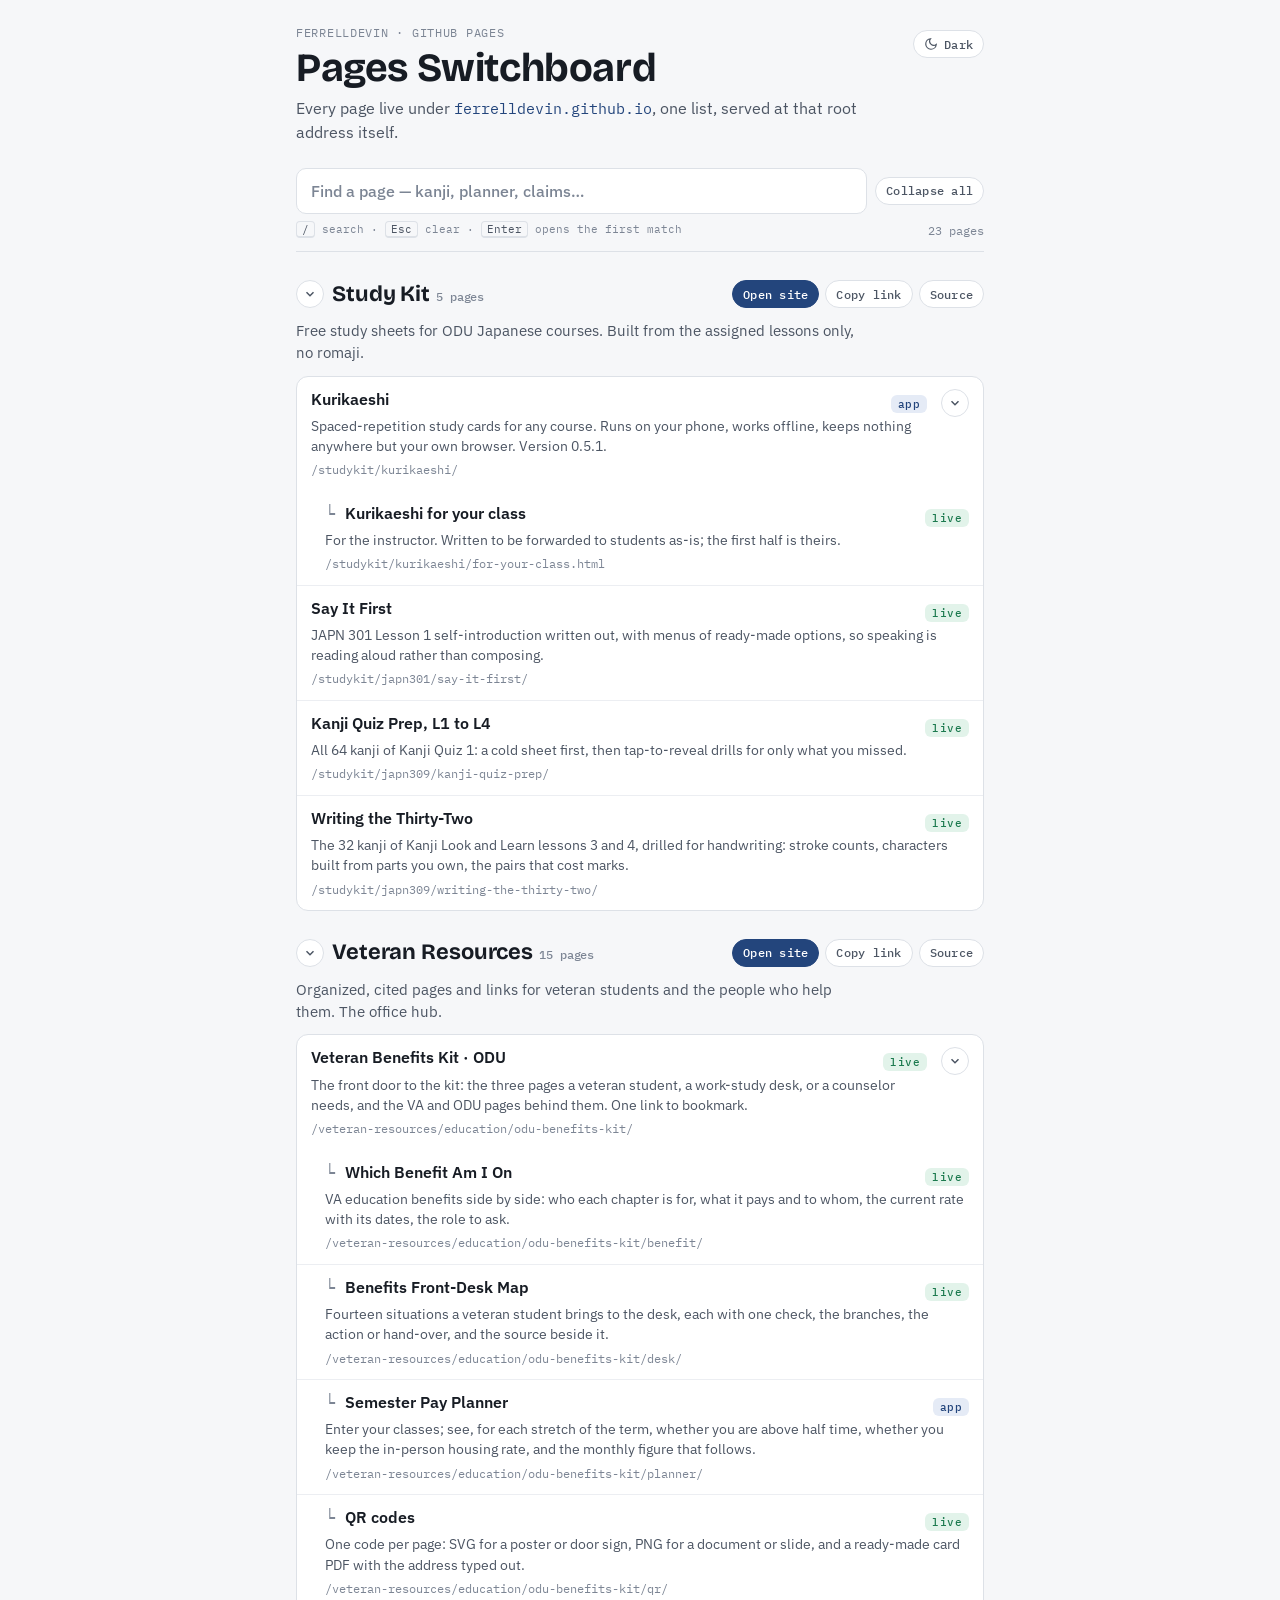
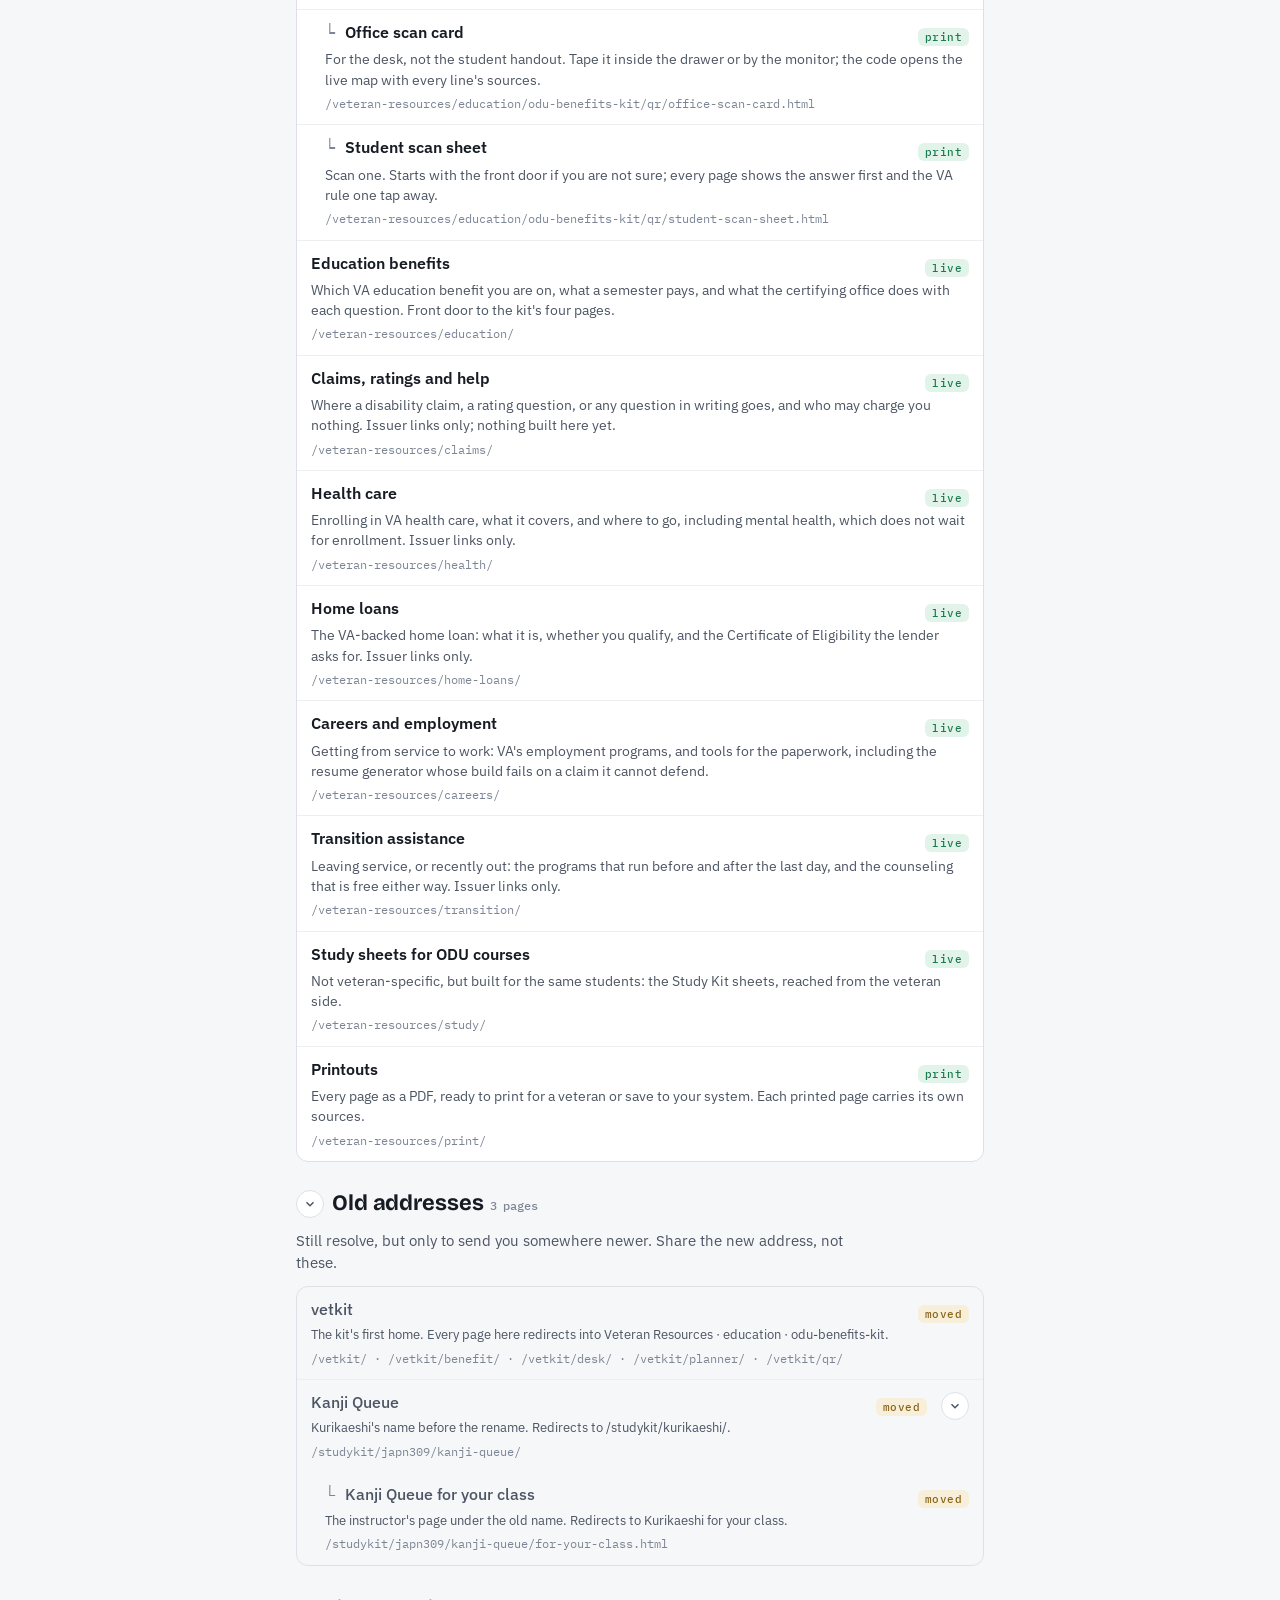
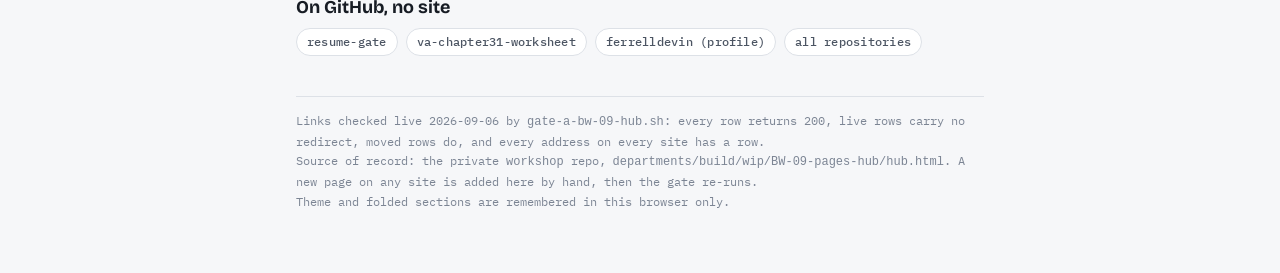
==== commit c516084e: "hub: the old instructor page now redirects; row marked moved Co-Authored-By: Claude Fable 5.1 <norep" ====
--- a/index.html
+++ b/index.html
@@ -399,8 +399,8 @@
         <button class="fold" type="button" aria-expanded="true" aria-label="Collapse pages under Kanji Queue"><svg viewBox="0 0 24 24" fill="none" stroke="currentColor" stroke-width="2.5" aria-hidden="true"><path d="M6 9l6 6 6-6"/></svg></button>
         <ul class="children">
           <li class="row sub"><a class="link" href="https://ferrelldevin.github.io/studykit/japn309/kanji-queue/for-your-class.html">
-            <span class="title">Kanji Queue for your class</span><span class="status"><span class="pill moved">old copy</span></span>
-            <span class="desc">An earlier copy of the instructor's page, still served under the old name. Use Kurikaeshi for your class instead.</span>
+            <span class="title">Kanji Queue for your class</span><span class="status"><span class="pill moved">moved</span></span>
+            <span class="desc">The instructor's page under the old name. Redirects to Kurikaeshi for your class.</span>
             <span class="path">/studykit/japn309/kanji-queue/for-your-class.html</span></a></li>
         </ul></li>
     </ul>
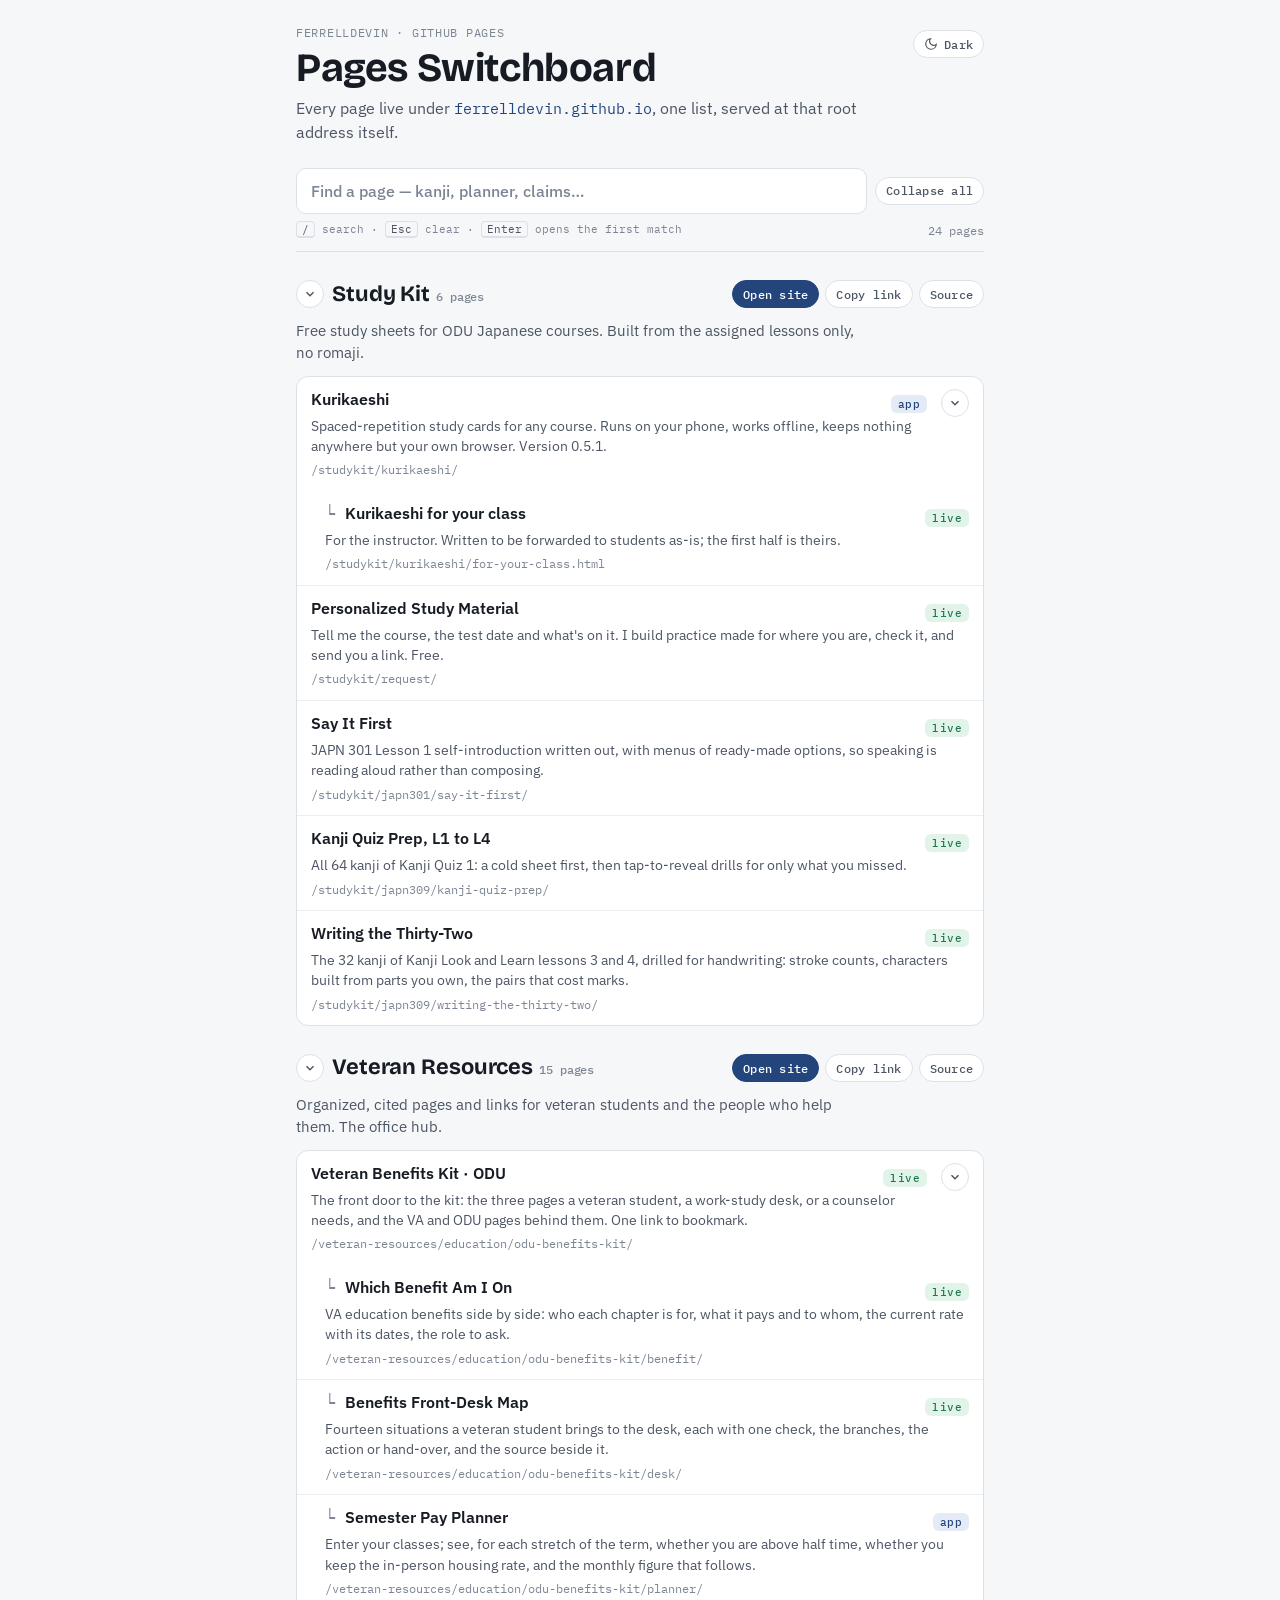
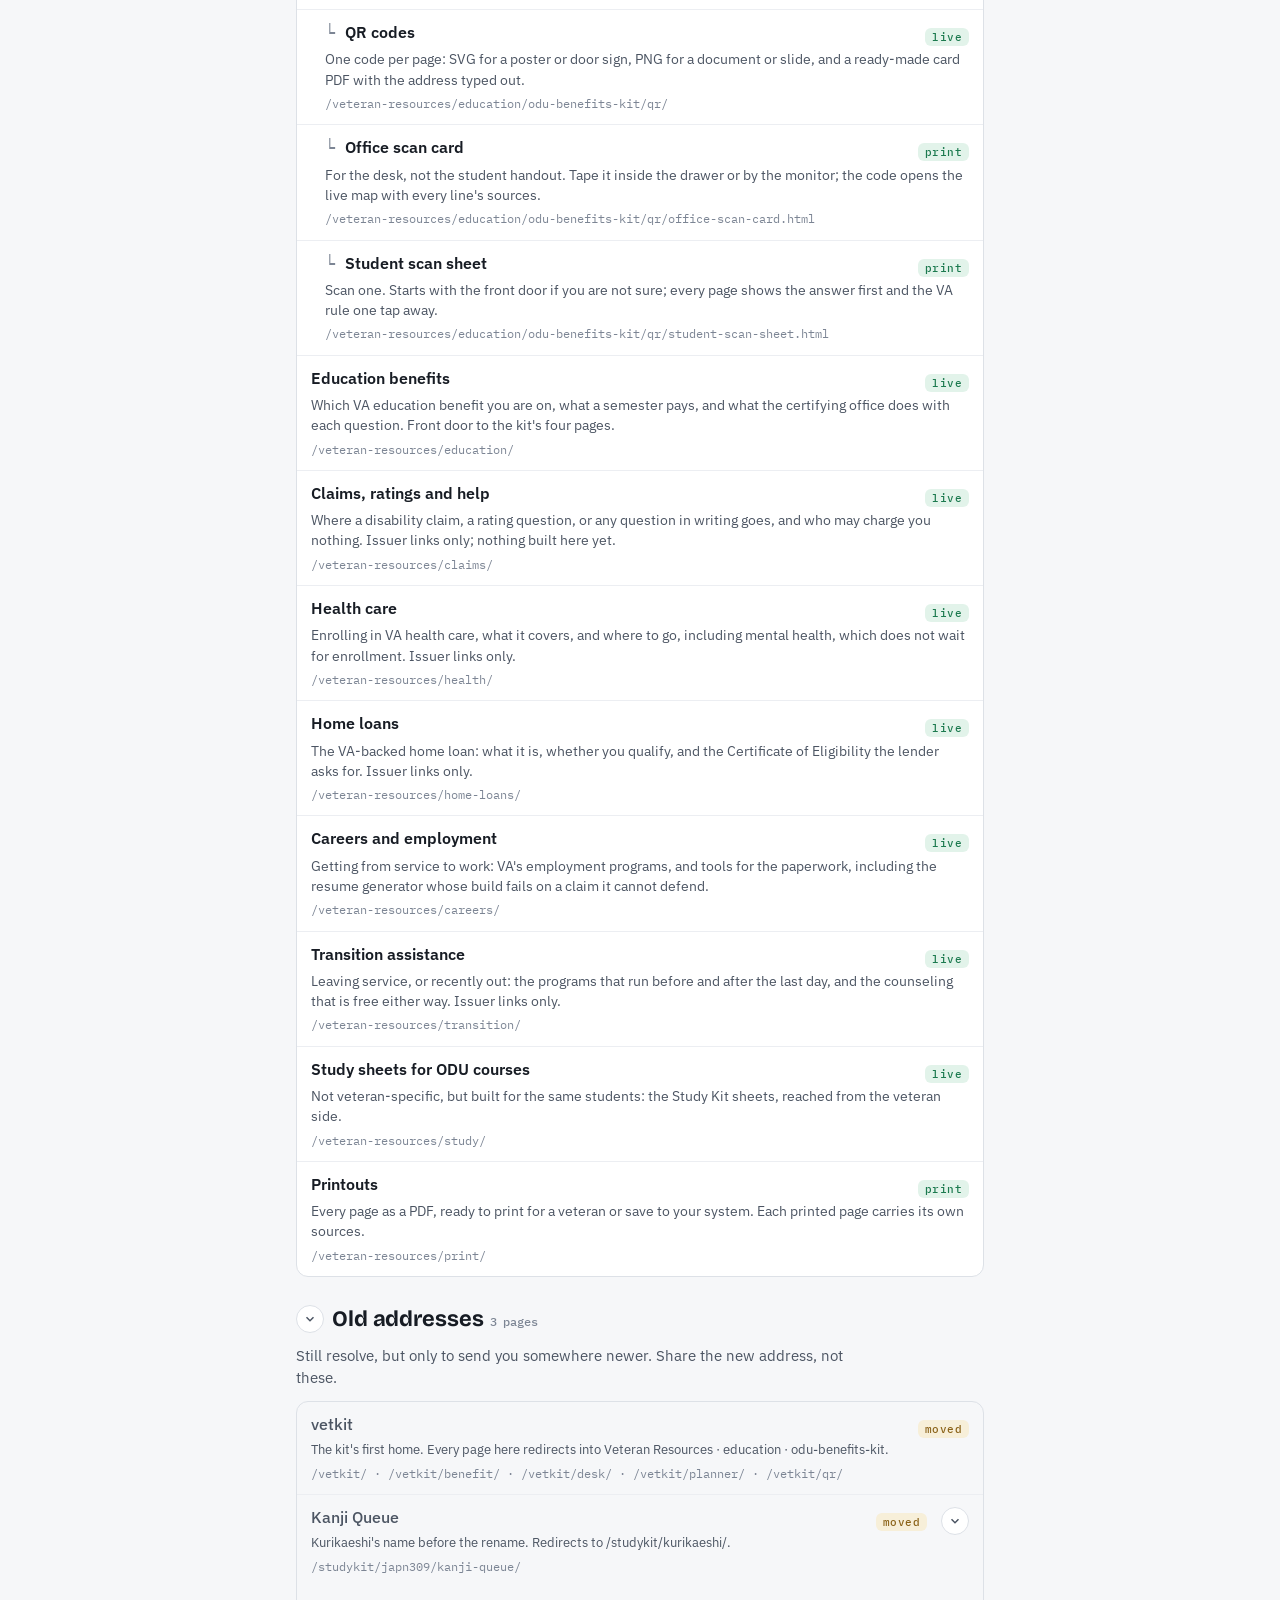
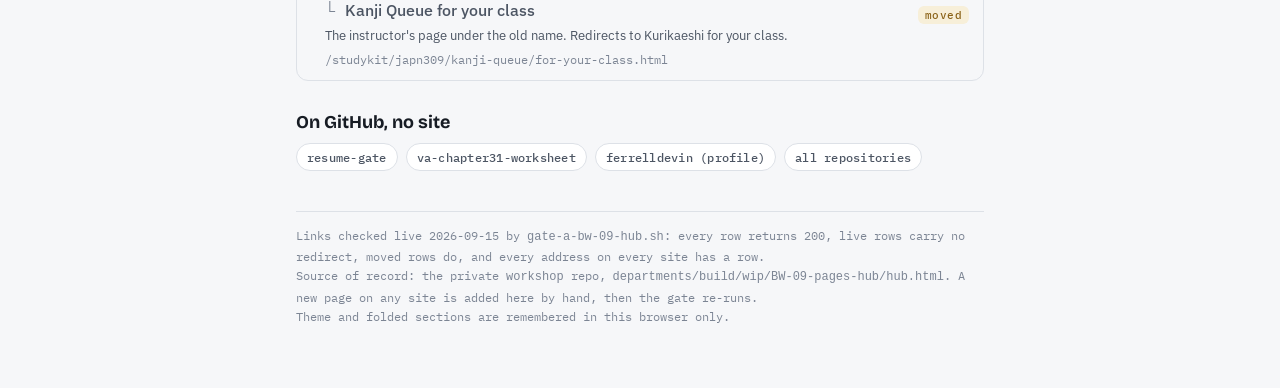
==== commit 888b31fc: "hub: add Personalized Study Material (studykit/request) Co-Authored-By: Claude Opus 5 <noreply@anthr" ====
--- a/index.html
+++ b/index.html
@@ -282,6 +282,10 @@
             <span class="desc">For the instructor. Written to be forwarded to students as-is; the first half is theirs.</span>
             <span class="path">/studykit/kurikaeshi/for-your-class.html</span></a></li>
         </ul></li>
+      <li class="row"><a class="link" href="https://ferrelldevin.github.io/studykit/request/">
+        <span class="title">Personalized Study Material</span><span class="status"><span class="pill live">live</span></span>
+        <span class="desc">Tell me the course, the test date and what's on it. I build practice made for where you are, check it, and send you a link. Free.</span>
+        <span class="path">/studykit/request/</span></a></li>
       <li class="row"><a class="link" href="https://ferrelldevin.github.io/studykit/japn301/say-it-first/">
         <span class="title">Say It First</span><span class="status"><span class="pill live">live</span></span>
         <span class="desc">JAPN 301 Lesson 1 self-introduction written out, with menus of ready-made options, so speaking is reading aloud rather than composing.</span>
@@ -419,7 +423,7 @@
   </section>
 
   <footer>
-    <div>Links checked live <span id="asof">2026-09-06</span> by <code>gate-a-bw-09-hub.sh</code>: every row returns 200, live rows carry no redirect, moved rows do, and every address on every site has a row.</div>
+    <div>Links checked live <span id="asof">2026-09-15</span> by <code>gate-a-bw-09-hub.sh</code>: every row returns 200, live rows carry no redirect, moved rows do, and every address on every site has a row.</div>
     <div>Source of record: the private <code>workshop</code> repo, <code>departments/build/wip/BW-09-pages-hub/hub.html</code>. A new page on any site is added here by hand, then the gate re-runs.</div>
     <div>Theme and folded sections are remembered in this browser only.</div>
   </footer>
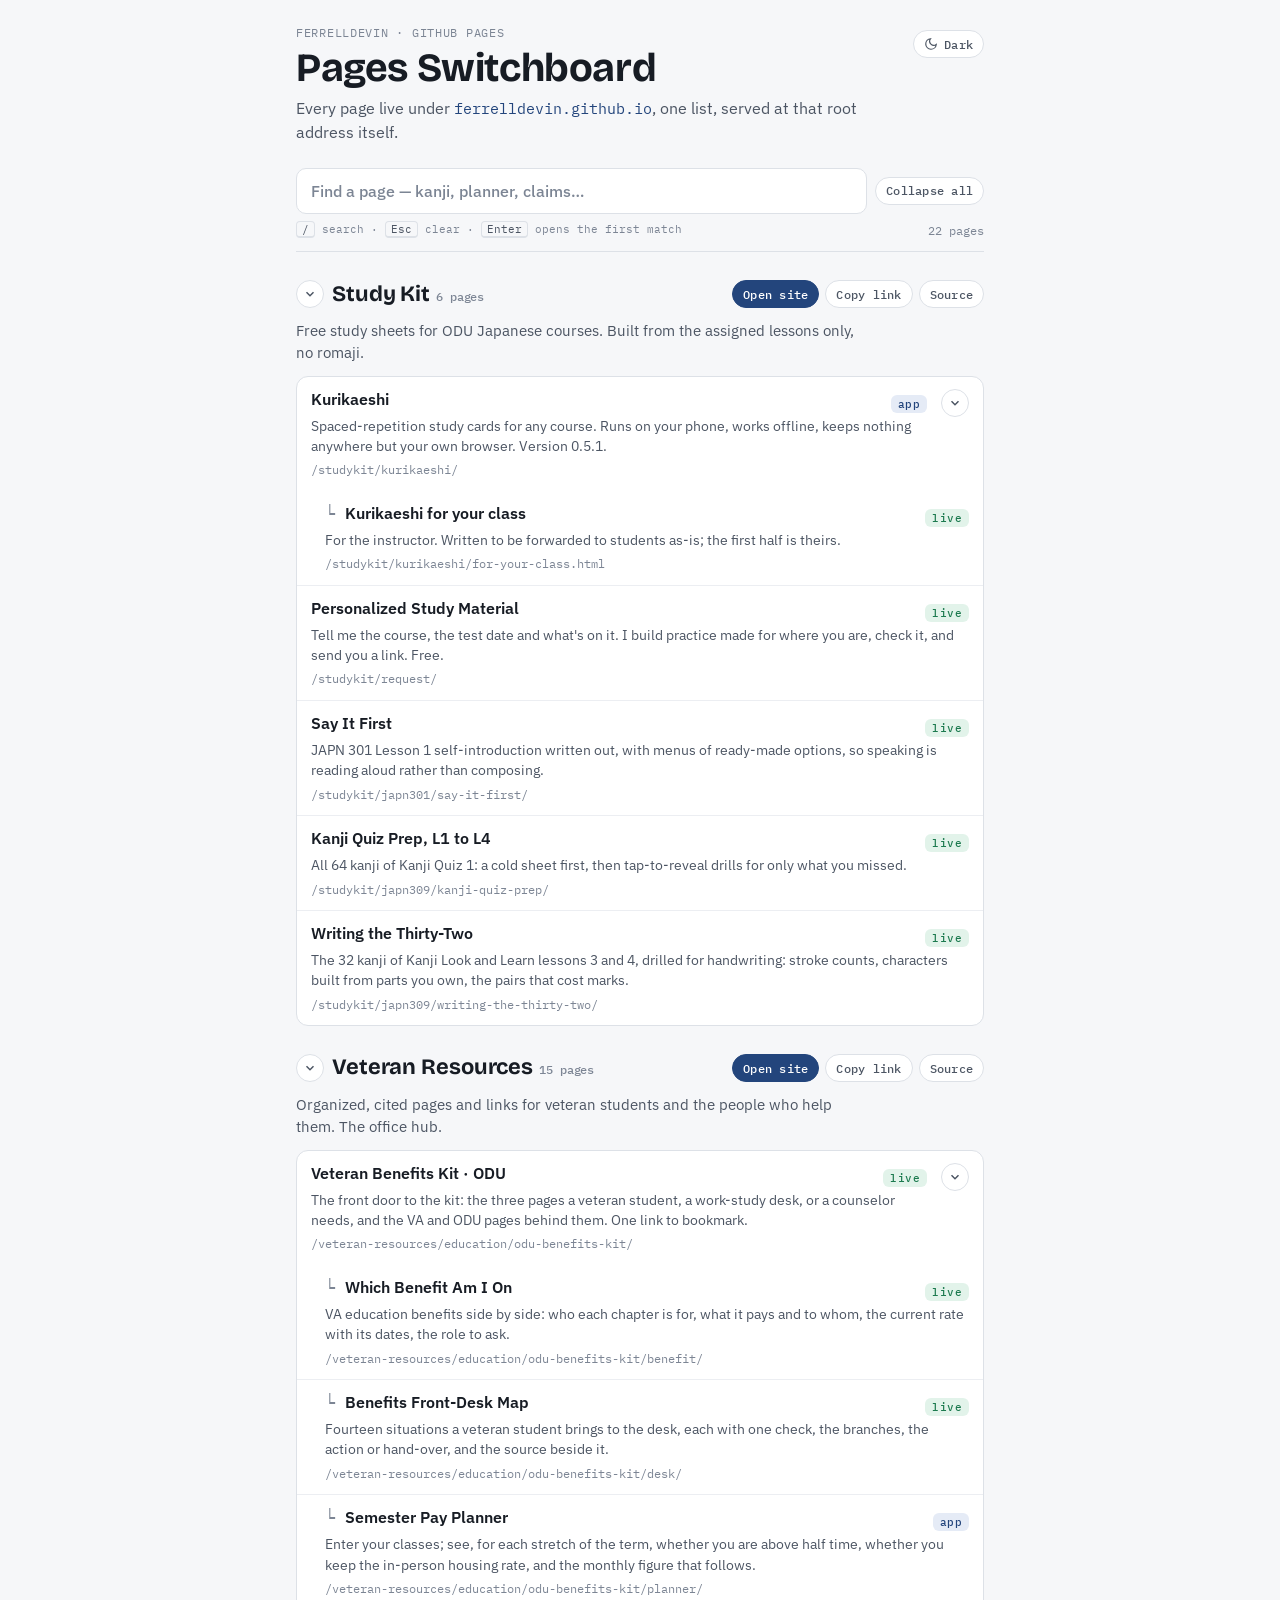
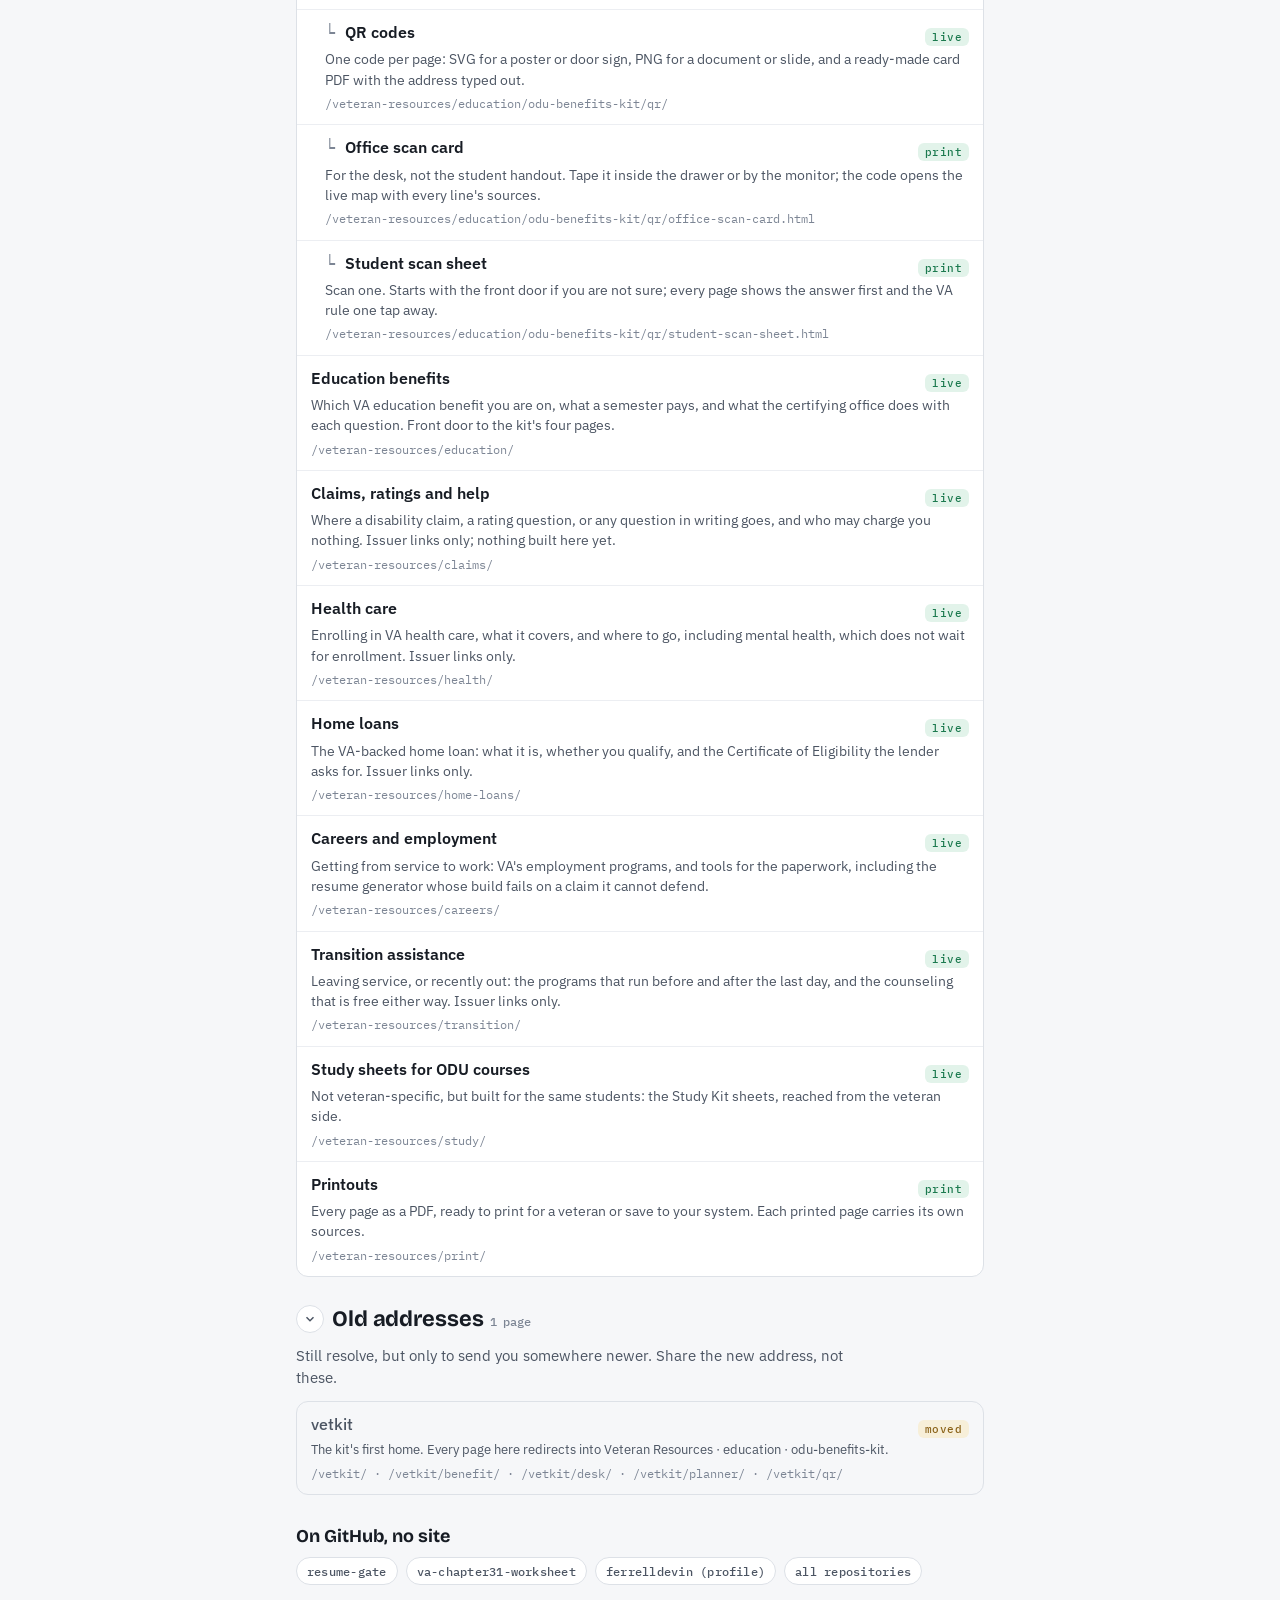
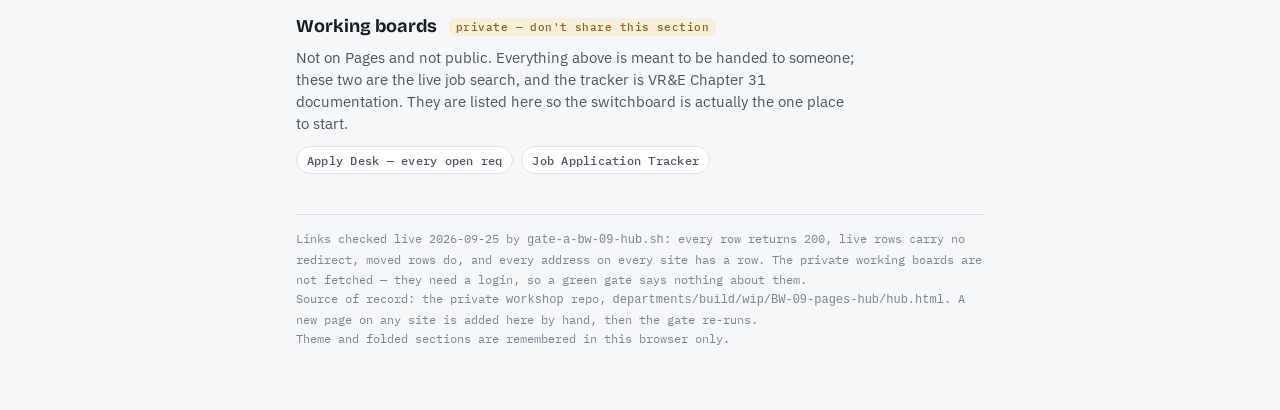
==== commit 3bea9a12: "hub: retire the Kanji Queue address (removed with Kurikaeshi 0.9.2) Co-Authored-By: Claude Opus 5.5 " ====
--- a/index.html
+++ b/index.html
@@ -195,6 +195,12 @@
   .repos h2 { font-family: var(--font-display); font-size: 18px; font-weight: 700; margin: 0 0 8px; }
   .repo-list { display: flex; flex-wrap: wrap; gap: 8px; padding: 0; margin: 0; list-style: none; }
   .repo-list a { text-decoration: none; }
+
+  .private-tag {
+    display: inline-block; font: 500 11px var(--font-mono); letter-spacing: 0.04em;
+    padding: 2px 7px; border-radius: 6px; margin-left: 8px; vertical-align: middle;
+    color: var(--moved); background: var(--moved-soft);
+  }
 
   .empty { display: none; padding: 24px 4px; color: var(--ink-2); }
   .empty.show { display: block; }
@@ -396,17 +402,6 @@
         <span class="title">vetkit</span><span class="status"><span class="pill moved">moved</span></span>
         <span class="desc">The kit's first home. Every page here redirects into Veteran Resources · education · odu-benefits-kit.</span>
         <span class="path">/vetkit/ · /vetkit/benefit/ · /vetkit/desk/ · /vetkit/planner/ · /vetkit/qr/</span></a></li>
-      <li class="row parent" data-id="/studykit/japn309/kanji-queue/"><a class="link" href="https://ferrelldevin.github.io/studykit/japn309/kanji-queue/">
-        <span class="title">Kanji Queue</span><span class="status"><span class="pill moved">moved</span></span>
-        <span class="desc">Kurikaeshi's name before the rename. Redirects to /studykit/kurikaeshi/.</span>
-        <span class="path">/studykit/japn309/kanji-queue/</span></a>
-        <button class="fold" type="button" aria-expanded="true" aria-label="Collapse pages under Kanji Queue"><svg viewBox="0 0 24 24" fill="none" stroke="currentColor" stroke-width="2.5" aria-hidden="true"><path d="M6 9l6 6 6-6"/></svg></button>
-        <ul class="children">
-          <li class="row sub"><a class="link" href="https://ferrelldevin.github.io/studykit/japn309/kanji-queue/for-your-class.html">
-            <span class="title">Kanji Queue for your class</span><span class="status"><span class="pill moved">moved</span></span>
-            <span class="desc">The instructor's page under the old name. Redirects to Kurikaeshi for your class.</span>
-            <span class="path">/studykit/japn309/kanji-queue/for-your-class.html</span></a></li>
-        </ul></li>
     </ul>
     </div>
   </section>
@@ -422,8 +417,19 @@
     </ul>
   </section>
 
+  <section class="repos" data-site="private">
+    <h2>Working boards <span class="private-tag">private — don't share this section</span></h2>
+    <p class="site-blurb">Not on Pages and not public. Everything above is meant to be handed to
+    someone; these two are the live job search, and the tracker is VR&amp;E Chapter 31
+    documentation. They are listed here so the switchboard is actually the one place to start.</p>
+    <ul class="repo-list">
+      <li><a class="chip" href="https://claude.ai/code/artifact/80719aa3-eaef-48d2-912a-74800f60a2c8">Apply Desk — every open req</a></li>
+      <li><a class="chip" href="https://docs.google.com/spreadsheets/d/1lmm17vJmkmVoKWKnoMoU8JHe5HSxNIe8dvHmLa0TiSI/edit">Job Application Tracker</a></li>
+    </ul>
+  </section>
+
   <footer>
-    <div>Links checked live <span id="asof">2026-09-15</span> by <code>gate-a-bw-09-hub.sh</code>: every row returns 200, live rows carry no redirect, moved rows do, and every address on every site has a row.</div>
+    <div>Links checked live <span id="asof">2026-09-25</span> by <code>gate-a-bw-09-hub.sh</code>: every row returns 200, live rows carry no redirect, moved rows do, and every address on every site has a row. The private working boards are not fetched — they need a login, so a green gate says nothing about them.</div>
     <div>Source of record: the private <code>workshop</code> repo, <code>departments/build/wip/BW-09-pages-hub/hub.html</code>. A new page on any site is added here by hand, then the gate re-runs.</div>
     <div>Theme and folded sections are remembered in this browser only.</div>
   </footer>
@@ -440,7 +446,7 @@
   var rows = Array.prototype.slice.call(document.querySelectorAll('.row'));
   var sites = Array.prototype.slice.call(document.querySelectorAll('.site'));
   var parents = Array.prototype.slice.call(document.querySelectorAll('.row.parent'));
-  var repos = document.querySelector('.repos');
+  var repos = Array.prototype.slice.call(document.querySelectorAll('.repos'));
   var total = rows.length;
 
   function store(k, v) { try { localStorage.setItem(k, v); } catch (e) {} }
@@ -535,7 +541,7 @@
       var any = site.querySelector('.row:not(.hidden)');
       site.classList.toggle('hidden', !any);
     });
-    if (repos) repos.classList.toggle('hidden', terms.length > 0);
+    repos.forEach(function (r) { r.classList.toggle('hidden', terms.length > 0); });
     if (terms.length) {
       // searching opens everything so matches are visible; the saved folds return on clear
       sites.forEach(function (s) { setSite(s, false); });
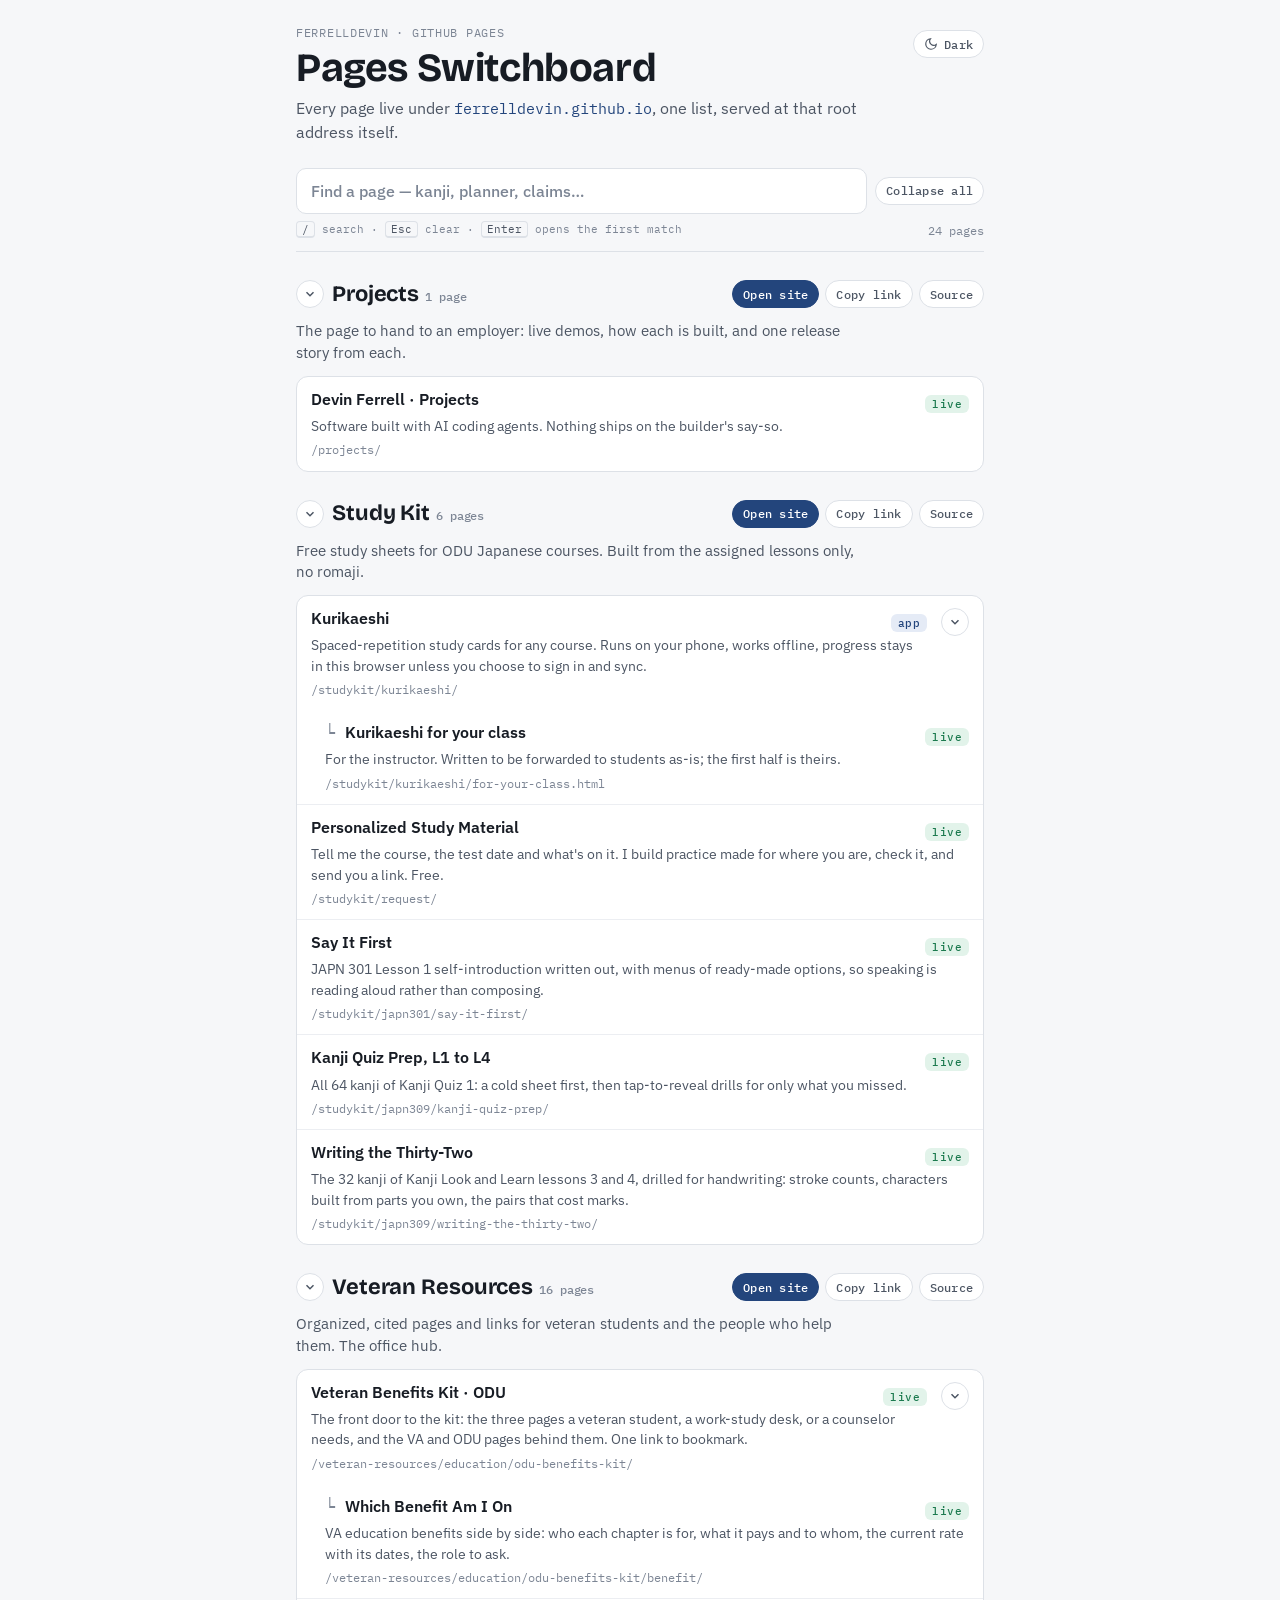
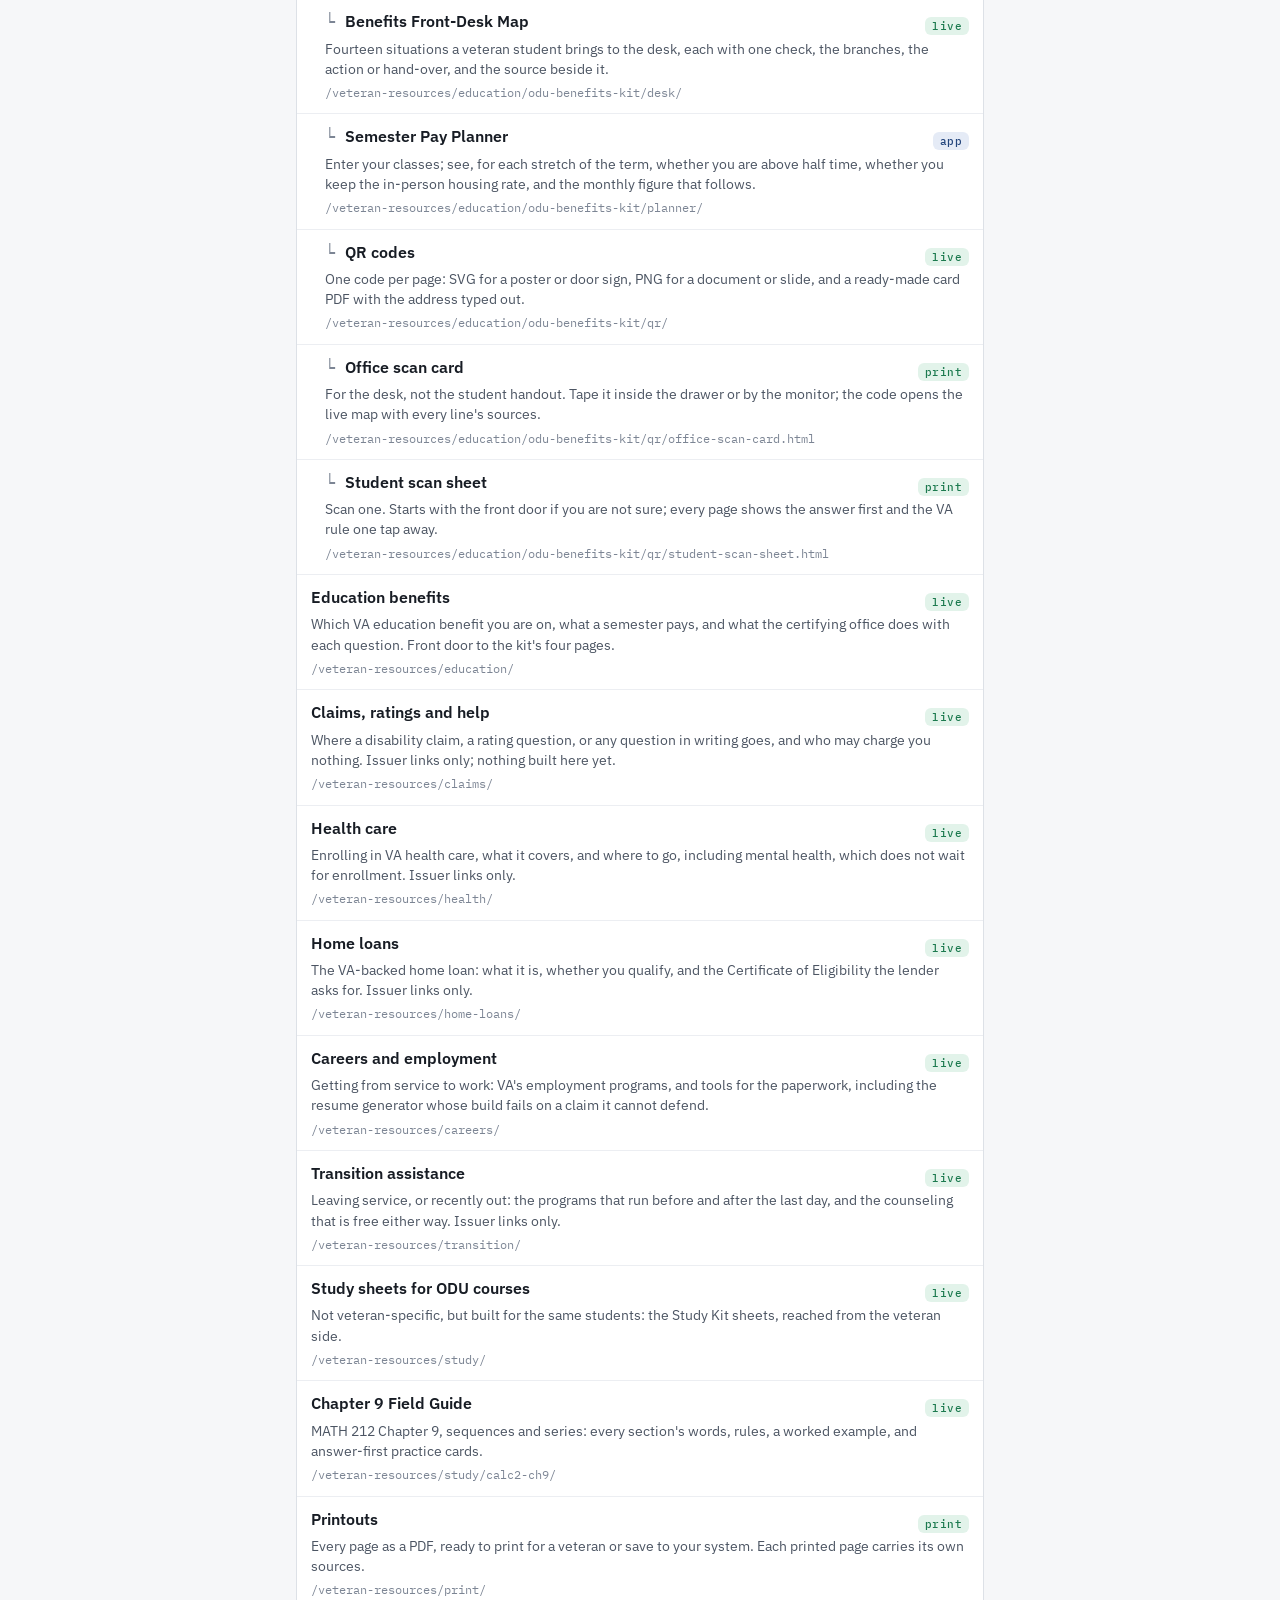
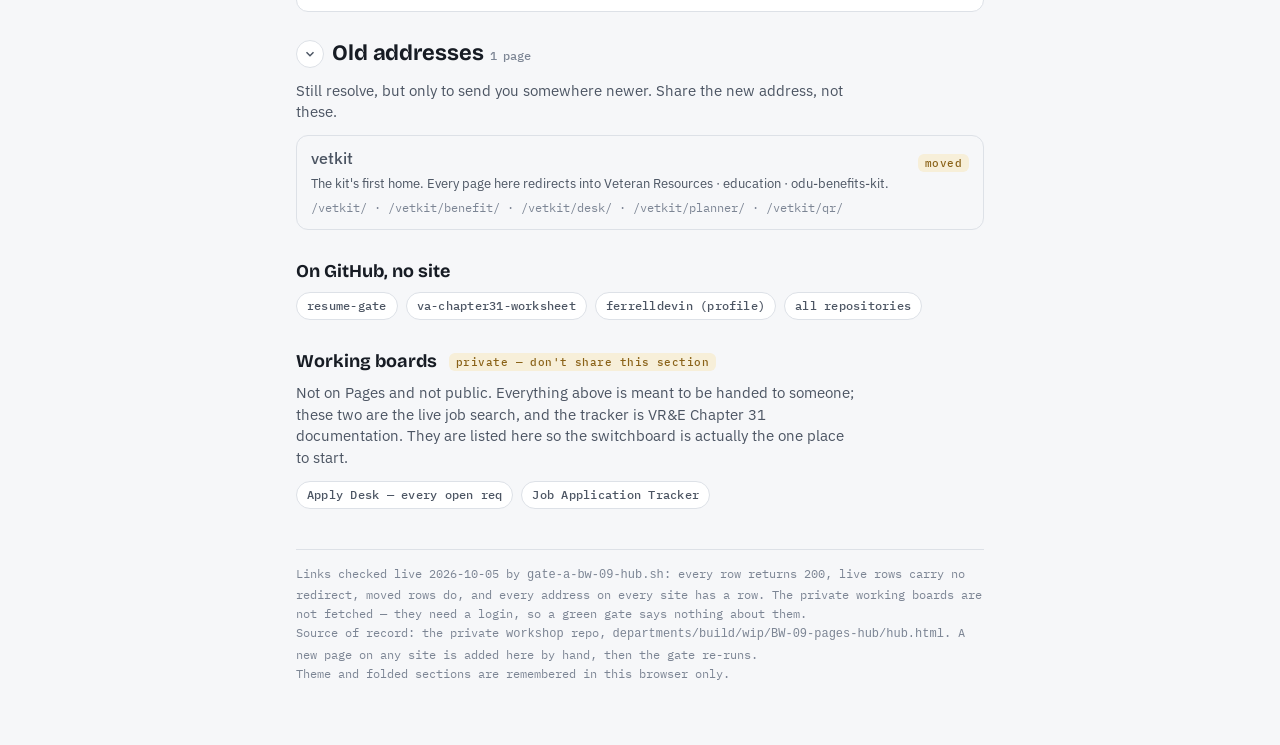
==== commit bb62a67c: "hub: add Projects and the Chapter 9 Field Guide; Kurikaeshi blurb matches its page" ====
--- a/index.html
+++ b/index.html
@@ -263,6 +263,28 @@
 
   <p class="empty" id="empty">Nothing matches. Try one word, or clear the box.</p>
 
+  <!-- ============ PROJECTS ============ -->
+  <section class="site" data-site="projects">
+    <div class="site-head" aria-expanded="true">
+      <button class="fold" type="button" aria-label="Collapse Projects" aria-controls="body-projects"><svg viewBox="0 0 24 24" fill="none" stroke="currentColor" stroke-width="2.5" aria-hidden="true"><path d="M6 9l6 6 6-6"/></svg></button>
+      <h2 class="site-name"><a href="https://ferrelldevin.github.io/projects/">Projects</a><span class="site-count"></span></h2>
+      <div class="site-tools">
+        <a class="chip primary" href="https://ferrelldevin.github.io/projects/">Open site</a>
+        <button class="chip copy" type="button" data-copy="https://ferrelldevin.github.io/projects/">Copy link</button>
+        <a class="chip" href="https://github.com/ferrelldevin/ferrelldevin.github.io">Source</a>
+      </div>
+    </div>
+    <div class="site-body" id="body-projects">
+    <p class="site-blurb">The page to hand to an employer: live demos, how each is built, and one release story from each.</p>
+    <ul class="rows">
+      <li class="row"><a class="link" href="https://ferrelldevin.github.io/projects/">
+        <span class="title">Devin Ferrell · Projects</span><span class="status"><span class="pill live">live</span></span>
+        <span class="desc">Software built with AI coding agents. Nothing ships on the builder's say-so.</span>
+        <span class="path">/projects/</span></a></li>
+    </ul>
+    </div>
+  </section>
+
   <!-- ============ STUDY KIT ============ -->
   <section class="site" data-site="studykit">
     <div class="site-head" aria-expanded="true">
@@ -279,7 +301,7 @@
     <ul class="rows">
       <li class="row parent" data-id="/studykit/kurikaeshi/"><a class="link" href="https://ferrelldevin.github.io/studykit/kurikaeshi/">
         <span class="title">Kurikaeshi</span><span class="status"><span class="pill app">app</span></span>
-        <span class="desc">Spaced-repetition study cards for any course. Runs on your phone, works offline, keeps nothing anywhere but your own browser. Version 0.5.1.</span>
+        <span class="desc">Spaced-repetition study cards for any course. Runs on your phone, works offline, progress stays in this browser unless you choose to sign in and sync.</span>
         <span class="path">/studykit/kurikaeshi/</span></a>
         <button class="fold" type="button" aria-expanded="true" aria-label="Collapse pages under Kurikaeshi"><svg viewBox="0 0 24 24" fill="none" stroke="currentColor" stroke-width="2.5" aria-hidden="true"><path d="M6 9l6 6 6-6"/></svg></button>
         <ul class="children">
@@ -381,6 +403,10 @@
         <span class="title">Study sheets for ODU courses</span><span class="status"><span class="pill live">live</span></span>
         <span class="desc">Not veteran-specific, but built for the same students: the Study Kit sheets, reached from the veteran side.</span>
         <span class="path">/veteran-resources/study/</span></a></li>
+      <li class="row"><a class="link" href="https://ferrelldevin.github.io/veteran-resources/study/calc2-ch9/">
+        <span class="title">Chapter 9 Field Guide</span><span class="status"><span class="pill live">live</span></span>
+        <span class="desc">MATH 212 Chapter 9, sequences and series: every section's words, rules, a worked example, and answer-first practice cards.</span>
+        <span class="path">/veteran-resources/study/calc2-ch9/</span></a></li>
       <li class="row"><a class="link" href="https://ferrelldevin.github.io/veteran-resources/print/">
         <span class="title">Printouts</span><span class="status"><span class="pill live">print</span></span>
         <span class="desc">Every page as a PDF, ready to print for a veteran or save to your system. Each printed page carries its own sources.</span>
@@ -429,7 +455,7 @@
   </section>
 
   <footer>
-    <div>Links checked live <span id="asof">2026-09-25</span> by <code>gate-a-bw-09-hub.sh</code>: every row returns 200, live rows carry no redirect, moved rows do, and every address on every site has a row. The private working boards are not fetched — they need a login, so a green gate says nothing about them.</div>
+    <div>Links checked live <span id="asof">2026-10-05</span> by <code>gate-a-bw-09-hub.sh</code>: every row returns 200, live rows carry no redirect, moved rows do, and every address on every site has a row. The private working boards are not fetched — they need a login, so a green gate says nothing about them.</div>
     <div>Source of record: the private <code>workshop</code> repo, <code>departments/build/wip/BW-09-pages-hub/hub.html</code>. A new page on any site is added here by hand, then the gate re-runs.</div>
     <div>Theme and folded sections are remembered in this browser only.</div>
   </footer>
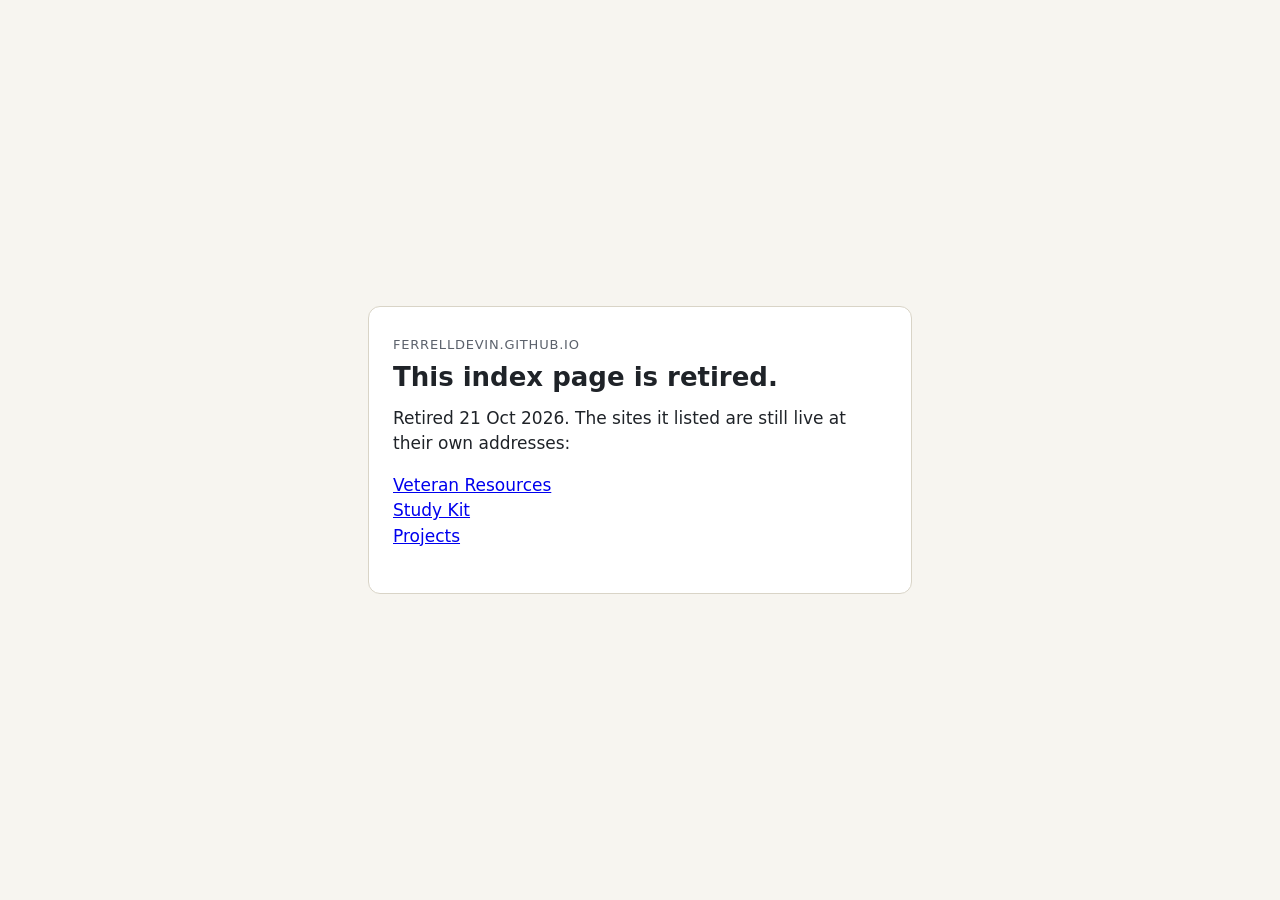
==== commit 6b5a5c64: "chore: retire the Pages Switchboard index The sites it listed stay live at their own addresses. Rest" ====
--- a/index.html
+++ b/index.html
@@ -3,613 +3,36 @@
 <head>
 <meta charset="utf-8">
 <meta name="viewport" content="width=device-width, initial-scale=1">
-<link rel="canonical" href="https://ferrelldevin.github.io/">
-<title>Pages Switchboard</title>
-<meta name="description" content="Every page ferrelldevin publishes on GitHub Pages, one list, one tap each. Type to narrow it.">
-<link rel="preconnect" href="https://fonts.googleapis.com">
-<link rel="stylesheet" href="https://fonts.googleapis.com/css2?family=Bricolage+Grotesque:opsz,wght@12..96,500;12..96,700&family=IBM+Plex+Sans:wght@400;500;600&family=IBM+Plex+Mono:wght@400;500&display=swap">
+<title>Pages index retired</title>
+<meta name="description" content="This index page was retired on 21 Oct 2026. The sites it listed are still live.">
+<!-- Retired 21 Oct 2026. The previous index is in this repo's history (bb62a67) and in the workshop archive. -->
 <style>
-  /* BW-09 Pages Switchboard. Source of record: departments/build/wip/BW-09-pages-hub/hub.html.
-     Every href below is checked live by departments/build/gate-a-bw-09-hub.sh (Gate A, A6).
-     Theme: light is the default regardless of the device setting (operator, 2026-09-04,
-     reaffirmed 2026-09-06). A saved choice wins. No prefers-color-scheme block, on purpose. */
-  :root {
-    --paper: #f6f7f9;
-    --card: #ffffff;
-    --ink: #171c24;
-    --ink-2: #4c5563;
-    --ink-3: #7c8594;
-    --rule: #dde1e7;
-    --rule-2: #eceef2;
-    --accent: #23457c;
-    --accent-ink: #ffffff;
-    --accent-soft: #e5ebf6;
-    --live: #1c7a4f;
-    --live-soft: #e2f3ea;
-    --moved: #8a6218;
-    --moved-soft: #f7efd9;
-    --focus: #23457c;
-    --font-display: "Bricolage Grotesque", "Helvetica Neue", Arial, sans-serif;
-    --font-body: "IBM Plex Sans", "Segoe UI", Roboto, system-ui, sans-serif;
-    --font-mono: "IBM Plex Mono", "SFMono-Regular", Consolas, Menlo, monospace;
-    color-scheme: light;
-  }
-  :root[data-theme="dark"] {
-    --paper: #12161c;
-    --card: #1a2028;
-    --ink: #e9ecf1;
-    --ink-2: #b4bcc8;
-    --ink-3: #7f8896;
-    --rule: #2c343f;
-    --rule-2: #232a33;
-    --accent: #9fb8e6;
-    --accent-ink: #0f1a2e;
-    --accent-soft: #223149;
-    --live: #6fcf97;
-    --live-soft: #16301f;
-    --moved: #e0b45a;
-    --moved-soft: #3a2d12;
-    --focus: #9fb8e6;
-    color-scheme: dark;
-  }
-
+  :root { color-scheme: light dark; --bg: #f7f5f0; --card: #ffffff; --ink: #1f2328; --muted: #5b616b; --line: #d9d4c7; --link: #0b5cad; }
+  @media (prefers-color-scheme: dark) { :root:not([data-theme="light"]) { --bg: #14161a; --card: #1d2026; --ink: #e8e6e1; --muted: #a3a8b0; --line: #343840; --link: #2f6fb8; } }
+  :root[data-theme="dark"] { --bg: #14161a; --card: #1d2026; --ink: #e8e6e1; --muted: #a3a8b0; --line: #343840; --link: #2f6fb8; }
   * { box-sizing: border-box; }
-  body {
-    margin: 0;
-    background: var(--paper);
-    color: var(--ink);
-    font-family: var(--font-body);
-    font-size: 16px;
-    line-height: 1.45;
-    -webkit-font-smoothing: antialiased;
-  }
-  a { color: inherit; }
-  button { font: inherit; color: inherit; }
-  :focus-visible { outline: 2px solid var(--focus); outline-offset: 2px; }
-
-  .wrap { max-width: 720px; margin: 0 auto; padding: 0 16px 64px; }
-
-  /* Head */
-  header.top { padding: 24px 0 12px; }
-  .top-row { display: flex; align-items: flex-start; justify-content: space-between; gap: 12px; }
-  .eyebrow {
-    font-family: var(--font-mono); font-size: 12px; letter-spacing: 0.06em; text-transform: uppercase;
-    color: var(--ink-3); margin: 0 0 6px;
-  }
-  h1 {
-    font-family: var(--font-display); font-weight: 700; font-size: clamp(30px, 6vw, 40px);
-    line-height: 1.05; letter-spacing: -0.01em; margin: 0 0 8px; text-wrap: balance;
-  }
-  .lede { color: var(--ink-2); margin: 0; max-width: 60ch; }
-  .lede a { color: var(--accent); text-decoration: none; font-family: var(--font-mono); font-size: 0.94em; }
-  .lede a:hover { text-decoration: underline; }
-
-  .chip {
-    display: inline-flex; align-items: center; gap: 6px; height: 28px; padding: 0 10px;
-    border-radius: 999px; font: 500 12px var(--font-mono); text-decoration: none;
-    border: 1px solid var(--rule); color: var(--ink-2); background: var(--card);
-    letter-spacing: 0.02em; cursor: pointer; white-space: nowrap;
-  }
-  .chip:hover { border-color: var(--accent); color: var(--accent); }
-  .chip.primary { background: var(--accent); color: var(--accent-ink); border-color: var(--accent); }
-  .chip.primary:hover { filter: brightness(1.08); color: var(--accent-ink); }
-  .chip svg { width: 14px; height: 14px; flex: none; }
-  #theme { margin-top: 6px; }
-  #theme .when-dark { display: none; }
-  :root[data-theme="dark"] #theme .when-dark { display: inline; }
-  :root[data-theme="dark"] #theme .when-light { display: none; }
-
-  /* Search, pinned */
-  .search {
-    position: sticky; top: 0; z-index: 5;
-    background: var(--paper); padding: 12px 0 12px;
-    border-bottom: 1px solid var(--rule);
-  }
-  .search-row { display: flex; gap: 8px; align-items: center; }
-  .search input {
-    flex: 1; min-width: 0; height: 46px; padding: 0 14px;
-    font: 500 16px var(--font-body); color: var(--ink);
-    background: var(--card); border: 1px solid var(--rule); border-radius: 10px;
-  }
-  .search input::placeholder { color: var(--ink-3); }
-  .search input:focus { border-color: var(--focus); outline: none; box-shadow: 0 0 0 3px var(--accent-soft); }
-  .search-meta { display: flex; justify-content: space-between; align-items: center; gap: 8px; margin-top: 8px; }
-  .count {
-    font-family: var(--font-mono); font-size: 12px; color: var(--ink-3); white-space: nowrap;
-    font-variant-numeric: tabular-nums;
-  }
-  .hint { font-family: var(--font-mono); font-size: 11px; color: var(--ink-3); margin: 0; }
-  .hint kbd {
-    font: inherit; border: 1px solid var(--rule); border-bottom-width: 2px; border-radius: 4px;
-    padding: 0 5px; color: var(--ink-2);
-  }
-  @media (max-width: 480px) { .hint { display: none; } }
-
-  /* Sites */
-  .site { margin-top: 24px; }
-  .site-head {
-    display: flex; align-items: center; gap: 8px; flex-wrap: wrap; margin-bottom: 8px;
-    padding: 4px 0; cursor: pointer; border-radius: 8px;
-  }
-  .site-head:hover .fold { border-color: var(--accent); color: var(--accent); }
-  .site-name {
-    font-family: var(--font-display); font-weight: 700; font-size: 22px; letter-spacing: -0.005em;
-    margin: 0; line-height: 1.15; flex: 1 1 auto;
-  }
-  .site-name a { text-decoration: none; }
-  .site-name a:hover { text-decoration: underline; text-decoration-thickness: 2px; }
-  .site-count { font: 500 12px var(--font-mono); color: var(--ink-3); margin-left: 6px; }
-  .site-tools { display: flex; gap: 6px; align-items: center; }
-
-  .fold {
-    width: 28px; height: 28px; flex: none; display: inline-grid; place-items: center;
-    border: 1px solid var(--rule); border-radius: 999px; background: var(--card); color: var(--ink-2);
-    cursor: pointer; padding: 0;
-  }
-  .fold svg { width: 14px; height: 14px; transition: transform .15s; }
-  [aria-expanded="false"] > .fold svg, .fold[aria-expanded="false"] svg { transform: rotate(-90deg); }
-  @media (prefers-reduced-motion: reduce) { .fold svg { transition: none; } }
-
-  .site-body { display: block; }
-  .site.collapsed .site-body { display: none; }
-  .site-blurb { color: var(--ink-2); margin: 0 0 12px; font-size: 15px; max-width: 62ch; }
-
-  .rows { list-style: none; margin: 0; padding: 0; border: 1px solid var(--rule); border-radius: 12px; background: var(--card); overflow: hidden; }
-  .row { border-top: 1px solid var(--rule-2); }
-  .row:first-child { border-top: 0; }
-  .row a.link {
-    display: grid; grid-template-columns: 1fr auto; grid-template-areas: "title status" "desc desc" "path path";
-    gap: 2px 10px; padding: 12px 14px; text-decoration: none; min-width: 0;
-  }
-  .row a.link:hover { background: var(--accent-soft); }
-  .title { grid-area: title; font-weight: 600; font-size: 16px; line-height: 1.3; }
-  .status { grid-area: status; align-self: start; margin-top: 2px; }
-  .desc { grid-area: desc; color: var(--ink-2); font-size: 14px; }
-  .path { grid-area: path; font-family: var(--font-mono); font-size: 12px; color: var(--ink-3); margin-top: 3px; word-break: break-all; }
-
-  /* A parent row: the link, a fold button beside it, and its children beneath */
-  .row.parent { display: grid; grid-template-columns: 1fr auto; align-items: start; }
-  .row.parent > a.link { grid-column: 1; }
-  .row.parent > .fold { grid-column: 2; margin: 12px 14px 0 0; }
-  .row.parent > .children { grid-column: 1 / -1; }
-  .children { list-style: none; margin: 0; padding: 0; }
-  .row.parent.collapsed > .children { display: none; }
-  .row.sub a.link { padding-left: 28px; }
-  .row.sub .title::before { content: "└ "; color: var(--ink-3); font-family: var(--font-mono); }
-
-  .pill {
-    display: inline-block; font: 500 11px var(--font-mono); letter-spacing: 0.04em;
-    padding: 2px 7px; border-radius: 6px; white-space: nowrap;
-  }
-  .pill.live { color: var(--live); background: var(--live-soft); }
-  .pill.moved { color: var(--moved); background: var(--moved-soft); }
-  .pill.app { color: var(--accent); background: var(--accent-soft); }
-
-  /* Retired addresses */
-  .site.retired .rows { background: transparent; }
-  .site.retired .title { font-weight: 500; color: var(--ink-2); }
-  .site.retired .desc { font-size: 13px; }
-
-  /* Repos strip */
-  .repos { margin-top: 28px; }
-  .repos h2 { font-family: var(--font-display); font-size: 18px; font-weight: 700; margin: 0 0 8px; }
-  .repo-list { display: flex; flex-wrap: wrap; gap: 8px; padding: 0; margin: 0; list-style: none; }
-  .repo-list a { text-decoration: none; }
-
-  .private-tag {
-    display: inline-block; font: 500 11px var(--font-mono); letter-spacing: 0.04em;
-    padding: 2px 7px; border-radius: 6px; margin-left: 8px; vertical-align: middle;
-    color: var(--moved); background: var(--moved-soft);
-  }
-
-  .empty { display: none; padding: 24px 4px; color: var(--ink-2); }
-  .empty.show { display: block; }
-  .hidden { display: none !important; }
-
-  footer {
-    margin-top: 40px; padding-top: 14px; border-top: 1px solid var(--rule);
-    font-family: var(--font-mono); font-size: 12px; color: var(--ink-3); line-height: 1.6;
-  }
-  footer a { color: var(--ink-2); }
-
-  .toast {
-    position: fixed; left: 50%; bottom: 24px; transform: translateX(-50%) translateY(20px);
-    background: var(--ink); color: var(--paper); padding: 8px 14px; border-radius: 8px;
-    font: 500 13px var(--font-mono); opacity: 0; pointer-events: none; transition: opacity .15s, transform .15s;
-  }
-  .toast.show { opacity: 1; transform: translateX(-50%) translateY(0); }
-  @media (prefers-reduced-motion: reduce) { .toast { transition: none; } }
+  body { margin: 0; min-height: 100vh; display: flex; align-items: center; justify-content: center;
+         padding: 24px 16px; background: var(--bg); color: var(--ink);
+         font: 17px/1.5 system-ui, -apple-system, "Segoe UI", Roboto, sans-serif; }
+  main { max-width: 34rem; width: 100%; background: var(--card); border: 1px solid var(--line);
+         border-radius: 12px; padding: 28px 24px; }
+  .tag { margin: 0 0 8px; font-size: 13px; letter-spacing: .06em; text-transform: uppercase; color: var(--muted); }
+  h1 { margin: 0 0 12px; font-size: 26px; line-height: 1.2; }
+  p { margin: 0 0 16px; }
+  a.go { display: inline-block; min-height: 44px; padding: 10px 18px; border-radius: 8px; background: var(--link);
+         color: #fff; text-decoration: none; font-weight: 600; }
+  a.go:focus-visible { outline: 3px solid var(--ink); outline-offset: 2px; }
+  .url { margin-top: 16px; font-size: 13px; color: var(--muted); overflow-wrap: anywhere; }
 </style>
 </head>
 <body>
-<script>
-  // Theme bootstrap, before anything paints. Light unless this browser saved dark.
-  // data-theme is always set explicitly: unset would let the device decide.
-  (function () {
-    var t = 'light';
-    try { t = localStorage.getItem('switchboard.theme') === 'dark' ? 'dark' : 'light'; } catch (e) {}
-    document.documentElement.setAttribute('data-theme', t);
-    document.documentElement.style.colorScheme = t;
-  })();
-</script>
-
-<div class="wrap">
-  <header class="top">
-    <div class="top-row">
-      <div>
-        <p class="eyebrow">ferrelldevin · GitHub Pages</p>
-        <h1>Pages Switchboard</h1>
-      </div>
-      <button class="chip" id="theme" type="button" aria-pressed="false" title="Switch between light and dark">
-        <svg class="when-light" viewBox="0 0 24 24" fill="none" stroke="currentColor" stroke-width="2" aria-hidden="true"><path d="M21 12.8A9 9 0 1 1 11.2 3a7 7 0 0 0 9.8 9.8z"/></svg>
-        <span class="when-light">Dark</span>
-        <svg class="when-dark" viewBox="0 0 24 24" fill="none" stroke="currentColor" stroke-width="2" aria-hidden="true"><circle cx="12" cy="12" r="4"/><path d="M12 2v2M12 20v2M4.9 4.9l1.4 1.4M17.7 17.7l1.4 1.4M2 12h2M20 12h2M4.9 19.1l1.4-1.4M17.7 6.3l1.4-1.4"/></svg>
-        <span class="when-dark">Light</span>
-      </button>
-    </div>
-    <p class="lede">Every page live under <a href="https://ferrelldevin.github.io/">ferrelldevin.github.io</a>, one list, served at that root address itself.</p>
-  </header>
-
-  <div class="search">
-    <div class="search-row">
-      <input id="q" type="search" placeholder="Find a page — kanji, planner, claims…" autocomplete="off" spellcheck="false" aria-label="Filter pages">
-      <button class="chip" id="foldall" type="button">Collapse all</button>
-    </div>
-    <div class="search-meta">
-      <p class="hint"><kbd>/</kbd> search · <kbd>Esc</kbd> clear · <kbd>Enter</kbd> opens the first match</p>
-      <span class="count" id="count" aria-live="polite"></span>
-    </div>
-  </div>
-
-  <p class="empty" id="empty">Nothing matches. Try one word, or clear the box.</p>
-
-  <!-- ============ PROJECTS ============ -->
-  <section class="site" data-site="projects">
-    <div class="site-head" aria-expanded="true">
-      <button class="fold" type="button" aria-label="Collapse Projects" aria-controls="body-projects"><svg viewBox="0 0 24 24" fill="none" stroke="currentColor" stroke-width="2.5" aria-hidden="true"><path d="M6 9l6 6 6-6"/></svg></button>
-      <h2 class="site-name"><a href="https://ferrelldevin.github.io/projects/">Projects</a><span class="site-count"></span></h2>
-      <div class="site-tools">
-        <a class="chip primary" href="https://ferrelldevin.github.io/projects/">Open site</a>
-        <button class="chip copy" type="button" data-copy="https://ferrelldevin.github.io/projects/">Copy link</button>
-        <a class="chip" href="https://github.com/ferrelldevin/ferrelldevin.github.io">Source</a>
-      </div>
-    </div>
-    <div class="site-body" id="body-projects">
-    <p class="site-blurb">The page to hand to an employer: live demos, how each is built, and one release story from each.</p>
-    <ul class="rows">
-      <li class="row"><a class="link" href="https://ferrelldevin.github.io/projects/">
-        <span class="title">Devin Ferrell · Projects</span><span class="status"><span class="pill live">live</span></span>
-        <span class="desc">Software built with AI coding agents. Nothing ships on the builder's say-so.</span>
-        <span class="path">/projects/</span></a></li>
-    </ul>
-    </div>
-  </section>
-
-  <!-- ============ STUDY KIT ============ -->
-  <section class="site" data-site="studykit">
-    <div class="site-head" aria-expanded="true">
-      <button class="fold" type="button" aria-label="Collapse Study Kit" aria-controls="body-studykit"><svg viewBox="0 0 24 24" fill="none" stroke="currentColor" stroke-width="2.5" aria-hidden="true"><path d="M6 9l6 6 6-6"/></svg></button>
-      <h2 class="site-name"><a href="https://ferrelldevin.github.io/studykit/">Study Kit</a><span class="site-count"></span></h2>
-      <div class="site-tools">
-        <a class="chip primary" href="https://ferrelldevin.github.io/studykit/">Open site</a>
-        <button class="chip copy" type="button" data-copy="https://ferrelldevin.github.io/studykit/">Copy link</button>
-        <a class="chip" href="https://github.com/ferrelldevin/studykit">Source</a>
-      </div>
-    </div>
-    <div class="site-body" id="body-studykit">
-    <p class="site-blurb">Free study sheets for ODU Japanese courses. Built from the assigned lessons only, no romaji.</p>
-    <ul class="rows">
-      <li class="row parent" data-id="/studykit/kurikaeshi/"><a class="link" href="https://ferrelldevin.github.io/studykit/kurikaeshi/">
-        <span class="title">Kurikaeshi</span><span class="status"><span class="pill app">app</span></span>
-        <span class="desc">Spaced-repetition study cards for any course. Runs on your phone, works offline, progress stays in this browser unless you choose to sign in and sync.</span>
-        <span class="path">/studykit/kurikaeshi/</span></a>
-        <button class="fold" type="button" aria-expanded="true" aria-label="Collapse pages under Kurikaeshi"><svg viewBox="0 0 24 24" fill="none" stroke="currentColor" stroke-width="2.5" aria-hidden="true"><path d="M6 9l6 6 6-6"/></svg></button>
-        <ul class="children">
-          <li class="row sub"><a class="link" href="https://ferrelldevin.github.io/studykit/kurikaeshi/for-your-class.html">
-            <span class="title">Kurikaeshi for your class</span><span class="status"><span class="pill live">live</span></span>
-            <span class="desc">For the instructor. Written to be forwarded to students as-is; the first half is theirs.</span>
-            <span class="path">/studykit/kurikaeshi/for-your-class.html</span></a></li>
-        </ul></li>
-      <li class="row"><a class="link" href="https://ferrelldevin.github.io/studykit/request/">
-        <span class="title">Personalized Study Material</span><span class="status"><span class="pill live">live</span></span>
-        <span class="desc">Tell me the course, the test date and what's on it. I build practice made for where you are, check it, and send you a link. Free.</span>
-        <span class="path">/studykit/request/</span></a></li>
-      <li class="row"><a class="link" href="https://ferrelldevin.github.io/studykit/japn301/say-it-first/">
-        <span class="title">Say It First</span><span class="status"><span class="pill live">live</span></span>
-        <span class="desc">JAPN 301 Lesson 1 self-introduction written out, with menus of ready-made options, so speaking is reading aloud rather than composing.</span>
-        <span class="path">/studykit/japn301/say-it-first/</span></a></li>
-      <li class="row"><a class="link" href="https://ferrelldevin.github.io/studykit/japn309/kanji-quiz-prep/">
-        <span class="title">Kanji Quiz Prep, L1 to L4</span><span class="status"><span class="pill live">live</span></span>
-        <span class="desc">All 64 kanji of Kanji Quiz 1: a cold sheet first, then tap-to-reveal drills for only what you missed.</span>
-        <span class="path">/studykit/japn309/kanji-quiz-prep/</span></a></li>
-      <li class="row"><a class="link" href="https://ferrelldevin.github.io/studykit/japn309/writing-the-thirty-two/">
-        <span class="title">Writing the Thirty-Two</span><span class="status"><span class="pill live">live</span></span>
-        <span class="desc">The 32 kanji of Kanji Look and Learn lessons 3 and 4, drilled for handwriting: stroke counts, characters built from parts you own, the pairs that cost marks.</span>
-        <span class="path">/studykit/japn309/writing-the-thirty-two/</span></a></li>
-    </ul>
-    </div>
-  </section>
-
-  <!-- ============ VETERAN RESOURCES ============ -->
-  <section class="site" data-site="veteran-resources">
-    <div class="site-head" aria-expanded="true">
-      <button class="fold" type="button" aria-label="Collapse Veteran Resources" aria-controls="body-veteran-resources"><svg viewBox="0 0 24 24" fill="none" stroke="currentColor" stroke-width="2.5" aria-hidden="true"><path d="M6 9l6 6 6-6"/></svg></button>
-      <h2 class="site-name"><a href="https://ferrelldevin.github.io/veteran-resources/">Veteran Resources</a><span class="site-count"></span></h2>
-      <div class="site-tools">
-        <a class="chip primary" href="https://ferrelldevin.github.io/veteran-resources/">Open site</a>
-        <button class="chip copy" type="button" data-copy="https://ferrelldevin.github.io/veteran-resources/">Copy link</button>
-        <a class="chip" href="https://github.com/ferrelldevin/veteran-resources">Source</a>
-      </div>
-    </div>
-    <div class="site-body" id="body-veteran-resources">
-    <p class="site-blurb">Organized, cited pages and links for veteran students and the people who help them. The office hub.</p>
-    <ul class="rows">
-      <li class="row parent" data-id="/veteran-resources/education/odu-benefits-kit/"><a class="link" href="https://ferrelldevin.github.io/veteran-resources/education/odu-benefits-kit/">
-        <span class="title">Veteran Benefits Kit · ODU</span><span class="status"><span class="pill live">live</span></span>
-        <span class="desc">The front door to the kit: the three pages a veteran student, a work-study desk, or a counselor needs, and the VA and ODU pages behind them. One link to bookmark.</span>
-        <span class="path">/veteran-resources/education/odu-benefits-kit/</span></a>
-        <button class="fold" type="button" aria-expanded="true" aria-label="Collapse pages under the Veteran Benefits Kit"><svg viewBox="0 0 24 24" fill="none" stroke="currentColor" stroke-width="2.5" aria-hidden="true"><path d="M6 9l6 6 6-6"/></svg></button>
-        <ul class="children">
-          <li class="row sub"><a class="link" href="https://ferrelldevin.github.io/veteran-resources/education/odu-benefits-kit/benefit/">
-            <span class="title">Which Benefit Am I On</span><span class="status"><span class="pill live">live</span></span>
-            <span class="desc">VA education benefits side by side: who each chapter is for, what it pays and to whom, the current rate with its dates, the role to ask.</span>
-            <span class="path">/veteran-resources/education/odu-benefits-kit/benefit/</span></a></li>
-          <li class="row sub"><a class="link" href="https://ferrelldevin.github.io/veteran-resources/education/odu-benefits-kit/desk/">
-            <span class="title">Benefits Front-Desk Map</span><span class="status"><span class="pill live">live</span></span>
-            <span class="desc">Fourteen situations a veteran student brings to the desk, each with one check, the branches, the action or hand-over, and the source beside it.</span>
-            <span class="path">/veteran-resources/education/odu-benefits-kit/desk/</span></a></li>
-          <li class="row sub"><a class="link" href="https://ferrelldevin.github.io/veteran-resources/education/odu-benefits-kit/planner/">
-            <span class="title">Semester Pay Planner</span><span class="status"><span class="pill app">app</span></span>
-            <span class="desc">Enter your classes; see, for each stretch of the term, whether you are above half time, whether you keep the in-person housing rate, and the monthly figure that follows.</span>
-            <span class="path">/veteran-resources/education/odu-benefits-kit/planner/</span></a></li>
-          <li class="row sub"><a class="link" href="https://ferrelldevin.github.io/veteran-resources/education/odu-benefits-kit/qr/">
-            <span class="title">QR codes</span><span class="status"><span class="pill live">live</span></span>
-            <span class="desc">One code per page: SVG for a poster or door sign, PNG for a document or slide, and a ready-made card PDF with the address typed out.</span>
-            <span class="path">/veteran-resources/education/odu-benefits-kit/qr/</span></a></li>
-          <li class="row sub"><a class="link" href="https://ferrelldevin.github.io/veteran-resources/education/odu-benefits-kit/qr/office-scan-card.html">
-            <span class="title">Office scan card</span><span class="status"><span class="pill live">print</span></span>
-            <span class="desc">For the desk, not the student handout. Tape it inside the drawer or by the monitor; the code opens the live map with every line's sources.</span>
-            <span class="path">/veteran-resources/education/odu-benefits-kit/qr/office-scan-card.html</span></a></li>
-          <li class="row sub"><a class="link" href="https://ferrelldevin.github.io/veteran-resources/education/odu-benefits-kit/qr/student-scan-sheet.html">
-            <span class="title">Student scan sheet</span><span class="status"><span class="pill live">print</span></span>
-            <span class="desc">Scan one. Starts with the front door if you are not sure; every page shows the answer first and the VA rule one tap away.</span>
-            <span class="path">/veteran-resources/education/odu-benefits-kit/qr/student-scan-sheet.html</span></a></li>
-        </ul></li>
-      <li class="row"><a class="link" href="https://ferrelldevin.github.io/veteran-resources/education/">
-        <span class="title">Education benefits</span><span class="status"><span class="pill live">live</span></span>
-        <span class="desc">Which VA education benefit you are on, what a semester pays, and what the certifying office does with each question. Front door to the kit's four pages.</span>
-        <span class="path">/veteran-resources/education/</span></a></li>
-      <li class="row"><a class="link" href="https://ferrelldevin.github.io/veteran-resources/claims/">
-        <span class="title">Claims, ratings and help</span><span class="status"><span class="pill live">live</span></span>
-        <span class="desc">Where a disability claim, a rating question, or any question in writing goes, and who may charge you nothing. Issuer links only; nothing built here yet.</span>
-        <span class="path">/veteran-resources/claims/</span></a></li>
-      <li class="row"><a class="link" href="https://ferrelldevin.github.io/veteran-resources/health/">
-        <span class="title">Health care</span><span class="status"><span class="pill live">live</span></span>
-        <span class="desc">Enrolling in VA health care, what it covers, and where to go, including mental health, which does not wait for enrollment. Issuer links only.</span>
-        <span class="path">/veteran-resources/health/</span></a></li>
-      <li class="row"><a class="link" href="https://ferrelldevin.github.io/veteran-resources/home-loans/">
-        <span class="title">Home loans</span><span class="status"><span class="pill live">live</span></span>
-        <span class="desc">The VA-backed home loan: what it is, whether you qualify, and the Certificate of Eligibility the lender asks for. Issuer links only.</span>
-        <span class="path">/veteran-resources/home-loans/</span></a></li>
-      <li class="row"><a class="link" href="https://ferrelldevin.github.io/veteran-resources/careers/">
-        <span class="title">Careers and employment</span><span class="status"><span class="pill live">live</span></span>
-        <span class="desc">Getting from service to work: VA's employment programs, and tools for the paperwork, including the resume generator whose build fails on a claim it cannot defend.</span>
-        <span class="path">/veteran-resources/careers/</span></a></li>
-      <li class="row"><a class="link" href="https://ferrelldevin.github.io/veteran-resources/transition/">
-        <span class="title">Transition assistance</span><span class="status"><span class="pill live">live</span></span>
-        <span class="desc">Leaving service, or recently out: the programs that run before and after the last day, and the counseling that is free either way. Issuer links only.</span>
-        <span class="path">/veteran-resources/transition/</span></a></li>
-      <li class="row"><a class="link" href="https://ferrelldevin.github.io/veteran-resources/study/">
-        <span class="title">Study sheets for ODU courses</span><span class="status"><span class="pill live">live</span></span>
-        <span class="desc">Not veteran-specific, but built for the same students: the Study Kit sheets, reached from the veteran side.</span>
-        <span class="path">/veteran-resources/study/</span></a></li>
-      <li class="row"><a class="link" href="https://ferrelldevin.github.io/veteran-resources/study/calc2-ch9/">
-        <span class="title">Chapter 9 Field Guide</span><span class="status"><span class="pill live">live</span></span>
-        <span class="desc">MATH 212 Chapter 9, sequences and series: every section's words, rules, a worked example, and answer-first practice cards.</span>
-        <span class="path">/veteran-resources/study/calc2-ch9/</span></a></li>
-      <li class="row"><a class="link" href="https://ferrelldevin.github.io/veteran-resources/print/">
-        <span class="title">Printouts</span><span class="status"><span class="pill live">print</span></span>
-        <span class="desc">Every page as a PDF, ready to print for a veteran or save to your system. Each printed page carries its own sources.</span>
-        <span class="path">/veteran-resources/print/</span></a></li>
-    </ul>
-    </div>
-  </section>
-
-  <!-- ============ RETIRED ADDRESSES ============ -->
-  <section class="site retired" data-site="retired">
-    <div class="site-head" aria-expanded="true">
-      <button class="fold" type="button" aria-label="Collapse Old addresses" aria-controls="body-retired"><svg viewBox="0 0 24 24" fill="none" stroke="currentColor" stroke-width="2.5" aria-hidden="true"><path d="M6 9l6 6 6-6"/></svg></button>
-      <h2 class="site-name">Old addresses<span class="site-count"></span></h2>
-    </div>
-    <div class="site-body" id="body-retired">
-    <p class="site-blurb">Still resolve, but only to send you somewhere newer. Share the new address, not these.</p>
-    <ul class="rows">
-      <li class="row"><a class="link" href="https://ferrelldevin.github.io/vetkit/">
-        <span class="title">vetkit</span><span class="status"><span class="pill moved">moved</span></span>
-        <span class="desc">The kit's first home. Every page here redirects into Veteran Resources · education · odu-benefits-kit.</span>
-        <span class="path">/vetkit/ · /vetkit/benefit/ · /vetkit/desk/ · /vetkit/planner/ · /vetkit/qr/</span></a></li>
-    </ul>
-    </div>
-  </section>
-
-  <!-- ============ REPOS WITHOUT A SITE ============ -->
-  <section class="repos" data-site="repos">
-    <h2>On GitHub, no site</h2>
-    <ul class="repo-list">
-      <li><a class="chip" href="https://github.com/ferrelldevin/resume-gate">resume-gate</a></li>
-      <li><a class="chip" href="https://github.com/ferrelldevin/va-chapter31-worksheet">va-chapter31-worksheet</a></li>
-      <li><a class="chip" href="https://github.com/ferrelldevin/ferrelldevin">ferrelldevin (profile)</a></li>
-      <li><a class="chip" href="https://github.com/ferrelldevin?tab=repositories">all repositories</a></li>
-    </ul>
-  </section>
-
-  <section class="repos" data-site="private">
-    <h2>Working boards <span class="private-tag">private — don't share this section</span></h2>
-    <p class="site-blurb">Not on Pages and not public. Everything above is meant to be handed to
-    someone; these two are the live job search, and the tracker is VR&amp;E Chapter 31
-    documentation. They are listed here so the switchboard is actually the one place to start.</p>
-    <ul class="repo-list">
-      <li><a class="chip" href="https://claude.ai/code/artifact/80719aa3-eaef-48d2-912a-74800f60a2c8">Apply Desk — every open req</a></li>
-      <li><a class="chip" href="https://docs.google.com/spreadsheets/d/1lmm17vJmkmVoKWKnoMoU8JHe5HSxNIe8dvHmLa0TiSI/edit">Job Application Tracker</a></li>
-    </ul>
-  </section>
-
-  <footer>
-    <div>Links checked live <span id="asof">2026-10-05</span> by <code>gate-a-bw-09-hub.sh</code>: every row returns 200, live rows carry no redirect, moved rows do, and every address on every site has a row. The private working boards are not fetched — they need a login, so a green gate says nothing about them.</div>
-    <div>Source of record: the private <code>workshop</code> repo, <code>departments/build/wip/BW-09-pages-hub/hub.html</code>. A new page on any site is added here by hand, then the gate re-runs.</div>
-    <div>Theme and folded sections are remembered in this browser only.</div>
-  </footer>
-</div>
-<div class="toast" id="toast" role="status">Copied</div>
-
-<script>
-(function () {
-  var root = document.documentElement;
-  var q = document.getElementById('q');
-  var count = document.getElementById('count');
-  var empty = document.getElementById('empty');
-  var foldAll = document.getElementById('foldall');
-  var rows = Array.prototype.slice.call(document.querySelectorAll('.row'));
-  var sites = Array.prototype.slice.call(document.querySelectorAll('.site'));
-  var parents = Array.prototype.slice.call(document.querySelectorAll('.row.parent'));
-  var repos = Array.prototype.slice.call(document.querySelectorAll('.repos'));
-  var total = rows.length;
-
-  function store(k, v) { try { localStorage.setItem(k, v); } catch (e) {} }
-  function load(k) { try { return localStorage.getItem(k); } catch (e) { return null; } }
-
-  // ---- theme: light by default, the toggle saves the choice ----
-  var themeBtn = document.getElementById('theme');
-  function setTheme(t) {
-    root.setAttribute('data-theme', t);
-    root.style.colorScheme = t;
-    themeBtn.setAttribute('aria-pressed', t === 'dark' ? 'true' : 'false');
-    store('switchboard.theme', t);
-  }
-  themeBtn.setAttribute('aria-pressed', root.getAttribute('data-theme') === 'dark' ? 'true' : 'false');
-  themeBtn.addEventListener('click', function () {
-    setTheme(root.getAttribute('data-theme') === 'dark' ? 'light' : 'dark');
-  });
-
-  // ---- folding: sections by data-site, parent rows by data-id; the set is saved ----
-  var folded = {};
-  try { (JSON.parse(load('switchboard.folded') || '[]')).forEach(function (id) { folded[id] = true; }); } catch (e) {}
-  function saveFolded() { store('switchboard.folded', JSON.stringify(Object.keys(folded))); }
-
-  function setSite(site, collapsed) {
-    var id = site.getAttribute('data-site');
-    site.classList.toggle('collapsed', collapsed);
-    var head = site.querySelector('.site-head');
-    head.setAttribute('aria-expanded', collapsed ? 'false' : 'true');
-    var btn = head.querySelector('.fold');
-    btn.setAttribute('aria-label', (collapsed ? 'Expand ' : 'Collapse ') + site.querySelector('.site-name').firstChild.textContent);
-  }
-  function setParent(row, collapsed) {
-    row.classList.toggle('collapsed', collapsed);
-    row.querySelector(':scope > .fold').setAttribute('aria-expanded', collapsed ? 'false' : 'true');
-  }
-  function applyFolds() {
-    sites.forEach(function (s) { setSite(s, !!folded[s.getAttribute('data-site')]); });
-    parents.forEach(function (p) { setParent(p, !!folded[p.getAttribute('data-id')]); });
-    var allClosed = sites.every(function (s) { return folded[s.getAttribute('data-site')]; });
-    foldAll.textContent = allClosed ? 'Expand all' : 'Collapse all';
-  }
-  function toggle(id) { if (folded[id]) delete folded[id]; else folded[id] = true; saveFolded(); applyFolds(); }
-
-  sites.forEach(function (site) {
-    var head = site.querySelector('.site-head');
-    head.addEventListener('click', function (e) {
-      if (e.target.closest('a, .copy')) return;           // links and Copy keep their own job
-      e.preventDefault();
-      toggle(site.getAttribute('data-site'));
-    });
-  });
-  parents.forEach(function (p) {
-    p.querySelector(':scope > .fold').addEventListener('click', function () { toggle(p.getAttribute('data-id')); });
-  });
-  foldAll.addEventListener('click', function () {
-    var allClosed = sites.every(function (s) { return folded[s.getAttribute('data-site')]; });
-    sites.forEach(function (s) { var id = s.getAttribute('data-site'); if (allClosed) delete folded[id]; else folded[id] = true; });
-    saveFolded(); applyFolds();
-  });
-
-  // section counts
-  sites.forEach(function (s) {
-    var n = s.querySelectorAll('.row').length;
-    s.querySelector('.site-count').textContent = n + (n === 1 ? ' page' : ' pages');
-  });
-
-  // ---- filter ----
-  function norm(s) { return (s || '').toLowerCase(); }
-  function hay(row) {
-    if (!row._hay) {
-      var site = row.closest('.site');
-      var own = row.querySelector(':scope > a.link');
-      row._hay = norm((own ? own.textContent : row.textContent) + ' ' + (site ? site.querySelector('.site-name').textContent : ''));
-    }
-    return row._hay;
-  }
-  function apply() {
-    var terms = norm(q.value).split(/\s+/).filter(Boolean);
-    var shown = 0;
-    rows.forEach(function (row) {
-      var h = hay(row);
-      var ok = terms.every(function (t) { return h.indexOf(t) !== -1; });
-      row.classList.toggle('hidden', !ok);
-      if (ok) shown++;
-    });
-    // a parent whose child matches stays visible as the path to it
-    parents.forEach(function (p) {
-      if (p.classList.contains('hidden') && p.querySelector('.row:not(.hidden)')) { p.classList.remove('hidden'); p.classList.add('as-path'); }
-      else p.classList.remove('as-path');
-    });
-    sites.forEach(function (site) {
-      var any = site.querySelector('.row:not(.hidden)');
-      site.classList.toggle('hidden', !any);
-    });
-    repos.forEach(function (r) { r.classList.toggle('hidden', terms.length > 0); });
-    if (terms.length) {
-      // searching opens everything so matches are visible; the saved folds return on clear
-      sites.forEach(function (s) { setSite(s, false); });
-      parents.forEach(function (p) { setParent(p, false); });
-    } else {
-      applyFolds();
-    }
-    count.textContent = terms.length ? shown + ' of ' + total : total + ' pages';
-    empty.classList.toggle('show', shown === 0);
-    store('switchboard.q', q.value);
-  }
-
-  q.addEventListener('input', apply);
-  q.addEventListener('keydown', function (e) {
-    if (e.key === 'Escape') { q.value = ''; apply(); }
-    if (e.key === 'Enter') {
-      var first = document.querySelector('.row:not(.hidden):not(.as-path) a.link');
-      if (first) window.location.href = first.href;
-    }
-  });
-  document.addEventListener('keydown', function (e) {
-    if (e.key === '/' && document.activeElement !== q) { e.preventDefault(); q.focus(); q.select(); }
-  });
-
-  var saved = load('switchboard.q'); if (saved) q.value = saved;
-  apply();
-
-  // ---- copy ----
-  var toast = document.getElementById('toast'), timer;
-  function say(msg) {
-    toast.textContent = msg; toast.classList.add('show');
-    clearTimeout(timer); timer = setTimeout(function () { toast.classList.remove('show'); }, 1400);
-  }
-  Array.prototype.forEach.call(document.querySelectorAll('button.copy'), function (b) {
-    b.addEventListener('click', function () {
-      var url = b.getAttribute('data-copy');
-      if (navigator.clipboard && navigator.clipboard.writeText) {
-        navigator.clipboard.writeText(url).then(function () { say('Copied'); }, function () { say(url); });
-      } else { say(url); }
-    });
-  });
-})();
-</script>
+<main>
+  <p class="tag">ferrelldevin.github.io</p>
+  <h1>This index page is retired.</h1>
+  <p>Retired 21 Oct 2026. The sites it listed are still live at their own addresses:</p>
+  <p><a href="https://ferrelldevin.github.io/veteran-resources/">Veteran Resources</a><br>
+     <a href="https://ferrelldevin.github.io/studykit/">Study Kit</a><br>
+     <a href="https://ferrelldevin.github.io/projects/">Projects</a></p>
+</main>
 </body>
 </html>
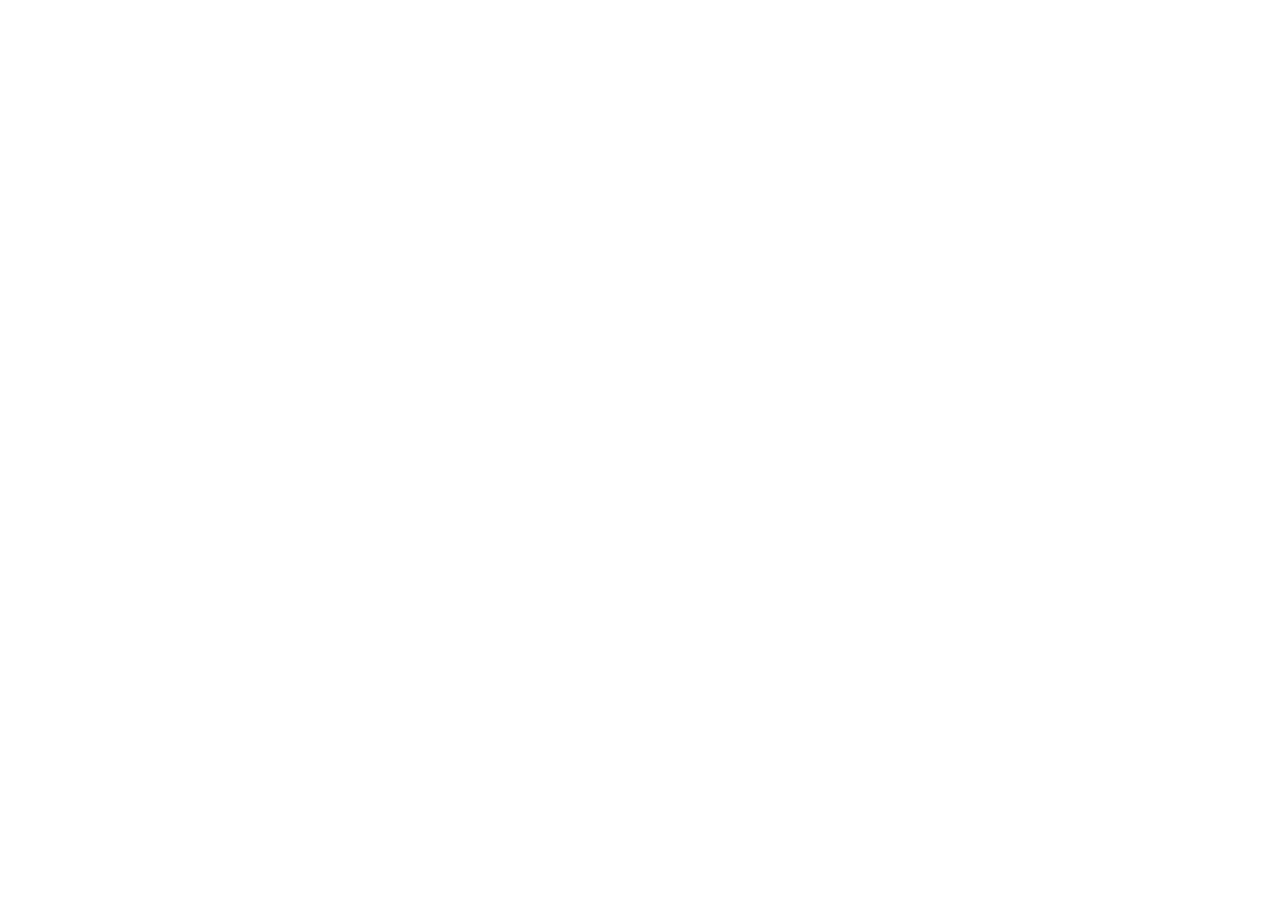
==== commit 4071f922: "Forward the user site and old Projects page to devinferrell.com / goes to devinferrell.com and /proj" ====
--- a/index.html
+++ b/index.html
@@ -1,38 +1,8 @@
 <!doctype html>
-<html lang="en">
-<head>
-<meta charset="utf-8">
-<meta name="viewport" content="width=device-width, initial-scale=1">
-<title>Pages index retired</title>
-<meta name="description" content="This index page was retired on 21 Oct 2026. The sites it listed are still live.">
-<!-- Retired 21 Oct 2026. The previous index is in this repo's history (bb62a67) and in the workshop archive. -->
-<style>
-  :root { color-scheme: light dark; --bg: #f7f5f0; --card: #ffffff; --ink: #1f2328; --muted: #5b616b; --line: #d9d4c7; --link: #0b5cad; }
-  @media (prefers-color-scheme: dark) { :root:not([data-theme="light"]) { --bg: #14161a; --card: #1d2026; --ink: #e8e6e1; --muted: #a3a8b0; --line: #343840; --link: #2f6fb8; } }
-  :root[data-theme="dark"] { --bg: #14161a; --card: #1d2026; --ink: #e8e6e1; --muted: #a3a8b0; --line: #343840; --link: #2f6fb8; }
-  * { box-sizing: border-box; }
-  body { margin: 0; min-height: 100vh; display: flex; align-items: center; justify-content: center;
-         padding: 24px 16px; background: var(--bg); color: var(--ink);
-         font: 17px/1.5 system-ui, -apple-system, "Segoe UI", Roboto, sans-serif; }
-  main { max-width: 34rem; width: 100%; background: var(--card); border: 1px solid var(--line);
-         border-radius: 12px; padding: 28px 24px; }
-  .tag { margin: 0 0 8px; font-size: 13px; letter-spacing: .06em; text-transform: uppercase; color: var(--muted); }
-  h1 { margin: 0 0 12px; font-size: 26px; line-height: 1.2; }
-  p { margin: 0 0 16px; }
-  a.go { display: inline-block; min-height: 44px; padding: 10px 18px; border-radius: 8px; background: var(--link);
-         color: #fff; text-decoration: none; font-weight: 600; }
-  a.go:focus-visible { outline: 3px solid var(--ink); outline-offset: 2px; }
-  .url { margin-top: 16px; font-size: 13px; color: var(--muted); overflow-wrap: anywhere; }
-</style>
-</head>
-<body>
-<main>
-  <p class="tag">ferrelldevin.github.io</p>
-  <h1>This index page is retired.</h1>
-  <p>Retired 21 Oct 2026. The sites it listed are still live at their own addresses:</p>
-  <p><a href="https://ferrelldevin.github.io/veteran-resources/">Veteran Resources</a><br>
-     <a href="https://ferrelldevin.github.io/studykit/">Study Kit</a><br>
-     <a href="https://ferrelldevin.github.io/projects/">Projects</a></p>
-</main>
-</body>
-</html>
+<html lang="en"><head><meta charset="utf-8"><meta name="viewport" content="width=device-width,initial-scale=1">
+<!-- Moved 26 Oct 2026. The retired index (and the switchboard before it, bb62a67) is in this repo's history.
+     Project sites under this account (veteran-resources, studykit, vetkit, cmai-tracker) keep their own addresses. -->
+<meta http-equiv="refresh" content="0; url=https://devinferrell.com/"><link rel="canonical" href="https://devinferrell.com/"><title>Moved: Devin Ferrell</title>
+<script>location.replace("https://devinferrell.com/");</script>
+<style>:root{color-scheme:light dark}body{font:17px/1.5 system-ui,sans-serif;max-width:40em;margin:3em auto;padding:0 16px}</style></head>
+<body><h1>This page has moved.</h1><p>My site is now <a href="https://devinferrell.com/">devinferrell.com</a>. You are being sent there; if not, tap the link.</p></body></html>
